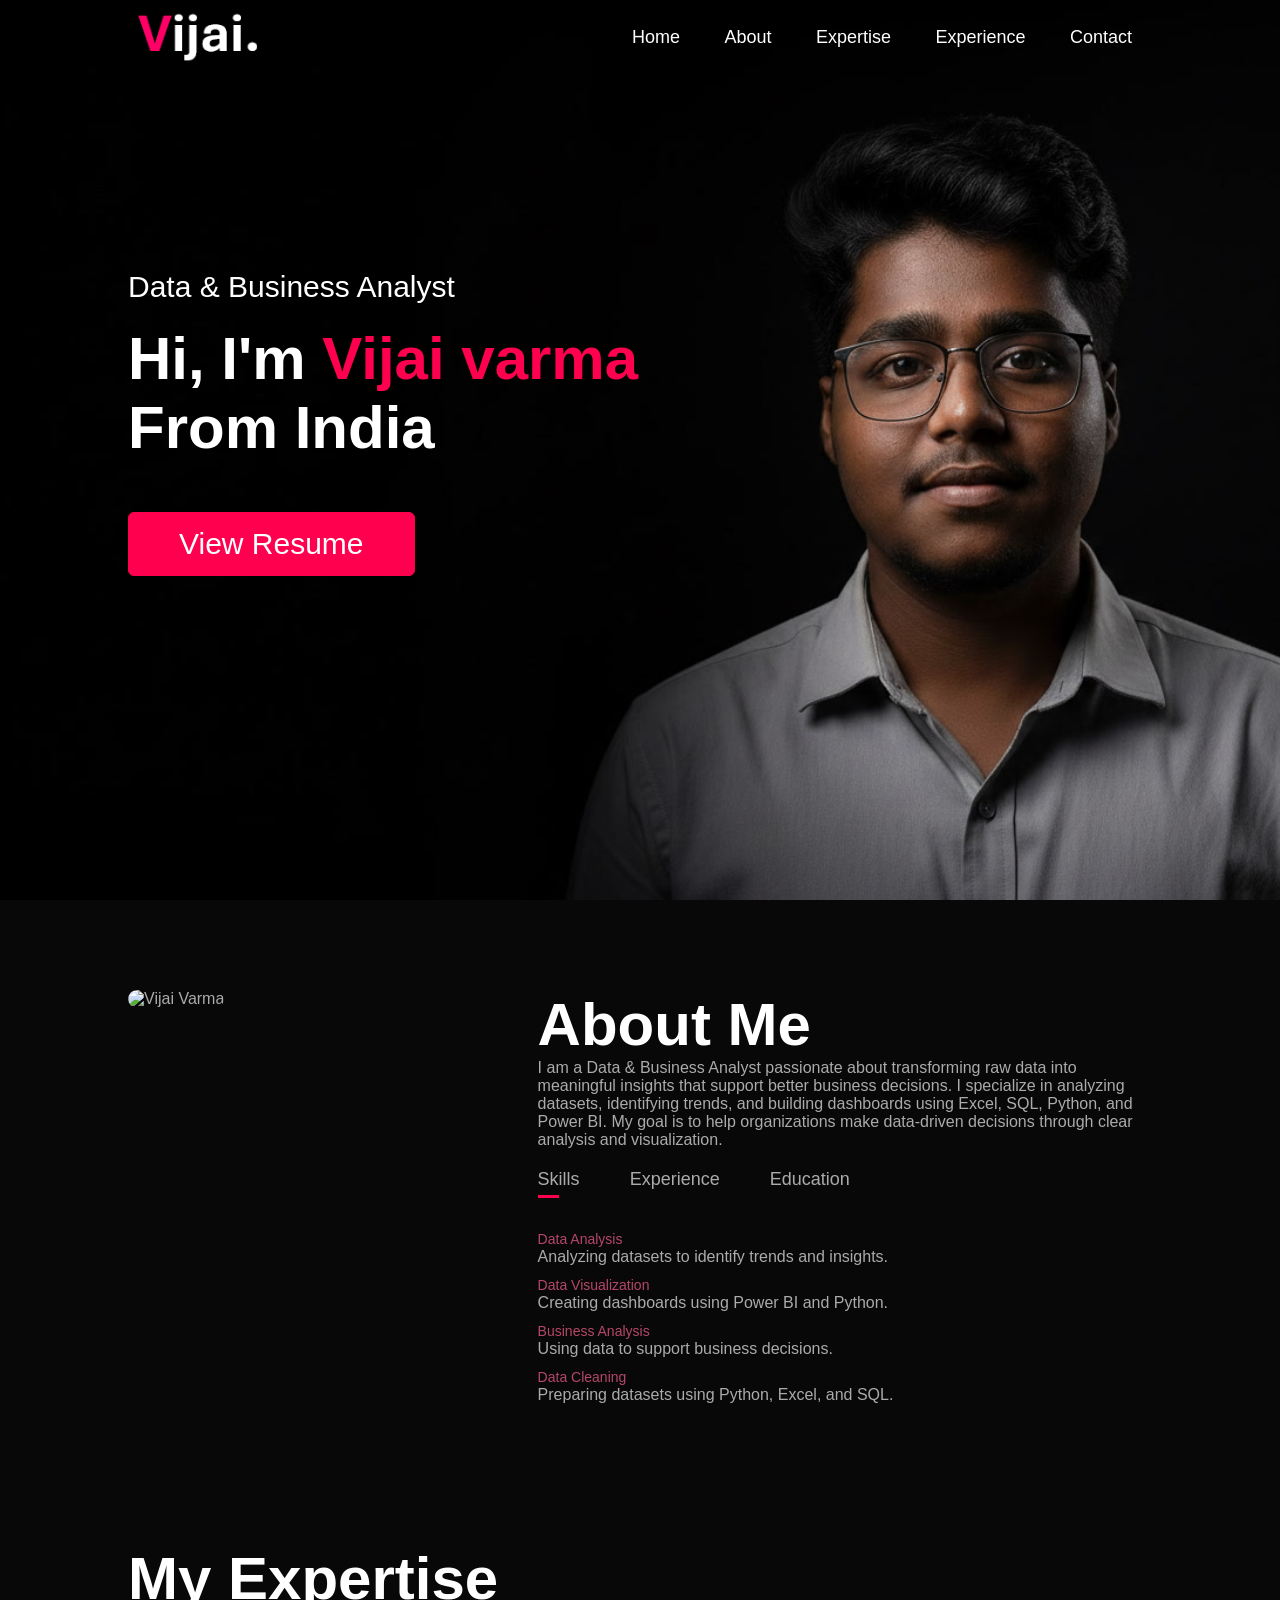
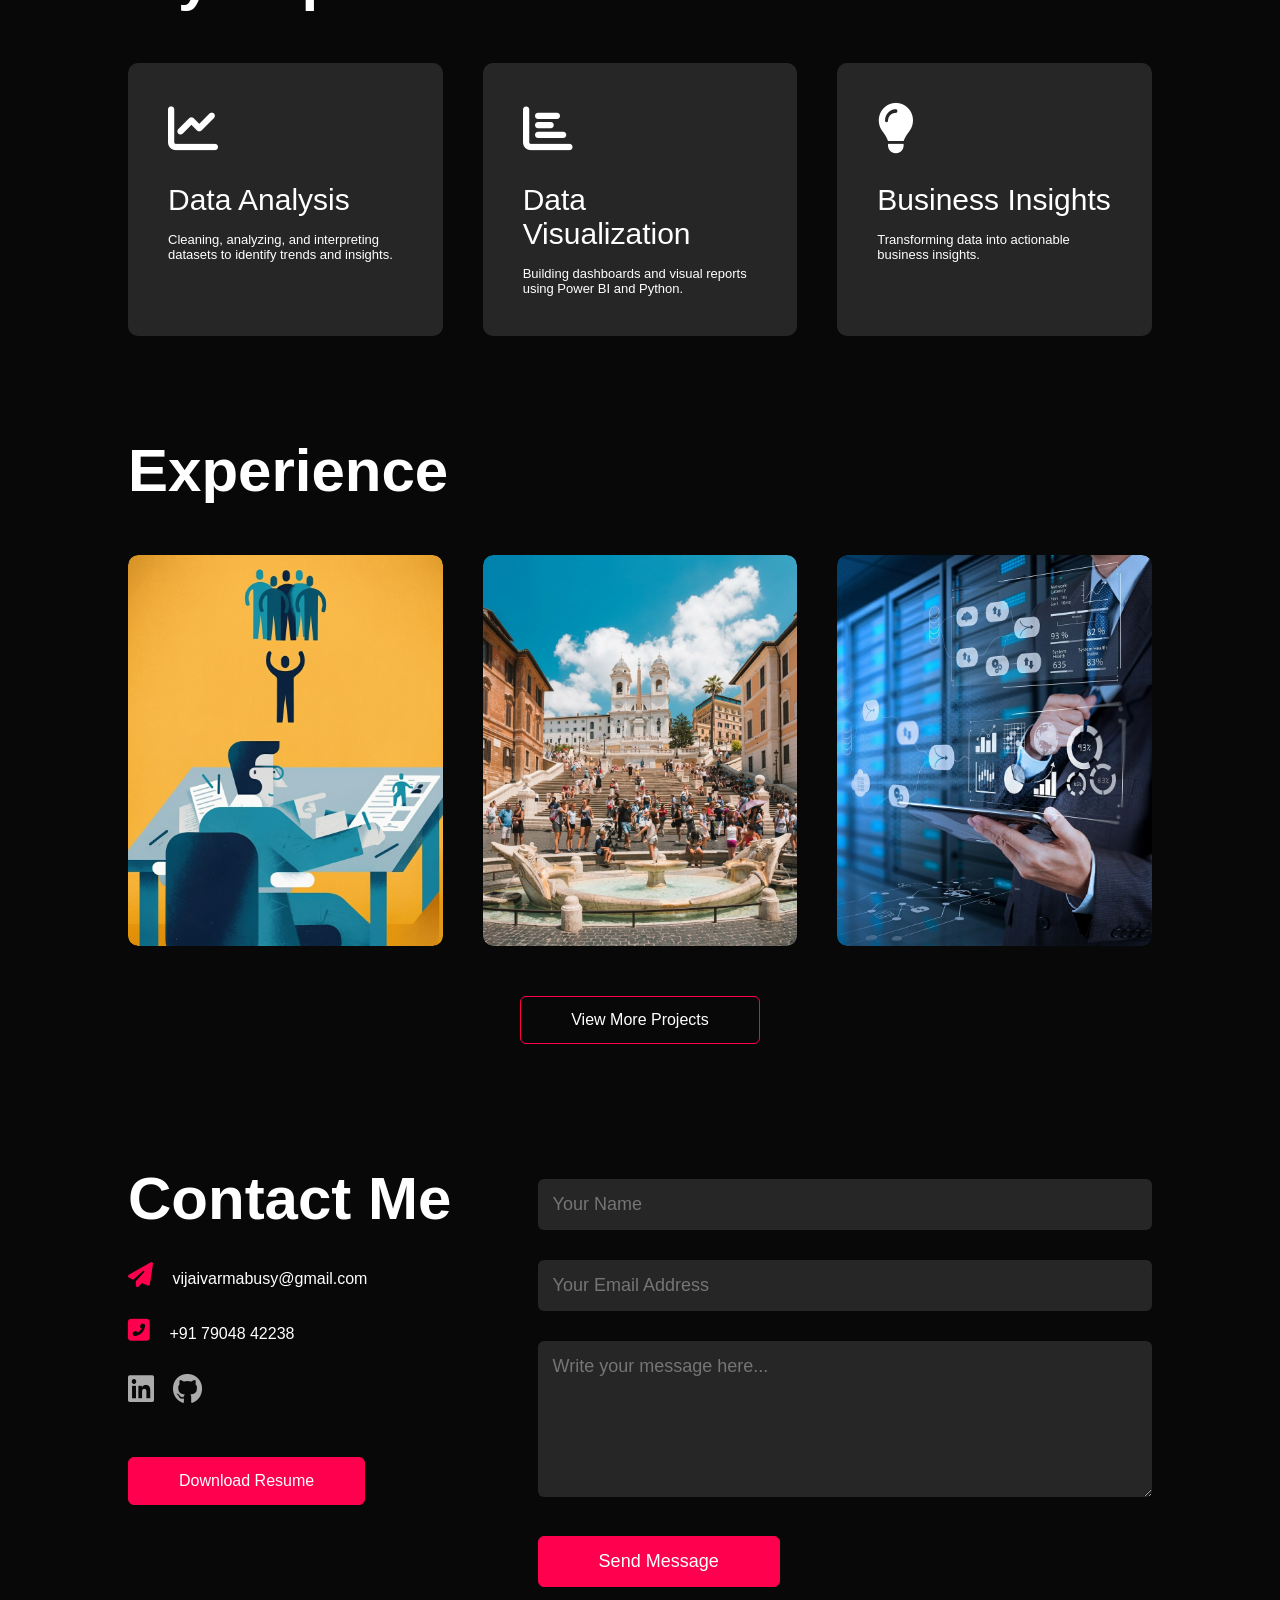
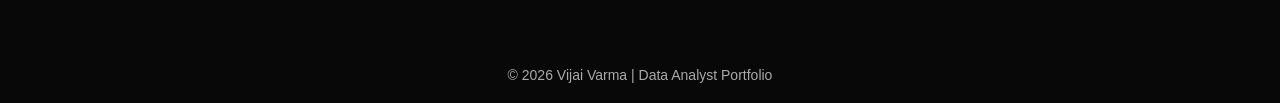
==== index.html @ 9f12788e "Initial portfolio website commit" ====
<!DOCTYPE html>
<html lang="en">

<head>

<meta charset="UTF-8">
<meta name="viewport" content="width=device-width, initial-scale=1.0">

<title>Vijai Varma | Data Analyst Portfolio</title>

<link rel="stylesheet" href="style.css">

<!-- FontAwesome (Stable CDN) -->
<link rel="stylesheet" href="https://cdnjs.cloudflare.com/ajax/libs/font-awesome/6.5.2/css/all.min.css">

</head>

<body>

<!-- HEADER -->

<div id="header">
<div class="container">

<nav>

<img src="images/logo.png" class="logo" alt="Logo">

<ul id="sidemenu">
<li><a href="#header">Home</a></li>
<li><a href="#about">About</a></li>
<li><a href="#services">Expertise</a></li>
<li><a href="#portfolio">Experience</a></li>
<li><a href="#contact">Contact</a></li>

<i class="fas fa-times" onclick="closemenu()"></i>

</ul>

<i class="fas fa-bars" onclick="openmenu()"></i>

</nav>

<div class="header-text">

<p>Data & Business Analyst</p>

<h1>Hi, I'm <span>Vijai varma</span><br>From India</h1>
<a href="Vijai_varma_Data_Analyst.pdf" download class="btn btn2">
View Resume
</a>

</div>

</div>
</div>

<!-- ABOUT -->

<div id="about">

<div class="container">

<div class="row">

<div class="about-col-1">
<img src="images/user.png" alt="Vijai Varma">
</div>

<div class="about-col-2">

<h1 class="sub-title">About Me</h1>

<p>
I am a Data & Business Analyst passionate about transforming raw data into meaningful insights that support better business decisions. 
I specialize in analyzing datasets, identifying trends, and building dashboards using Excel, SQL, Python, and Power BI.
My goal is to help organizations make data-driven decisions through clear analysis and visualization.
</p>

<div class="tab-titles">

<p class="tab-links active-link" onclick="opentab('skills')">Skills</p>

<p class="tab-links" onclick="opentab('experience')">Experience</p>

<p class="tab-links" onclick="opentab('education')">Education</p>

</div>

<div class="tab-contents active-tab" id="skills">

<ul>

<li><span>Data Analysis</span><br>Analyzing datasets to identify trends and insights.</li>

<li><span>Data Visualization</span><br>Creating dashboards using Power BI and Python.</li>

<li><span>Business Analysis</span><br>Using data to support business decisions.</li>

<li><span>Data Cleaning</span><br>Preparing datasets using Python, Excel, and SQL.</li>

</ul>

</div>

<div class="tab-contents" id="experience">

<ul>

<li><span>2025</span><br>Swiss Job Market Demand Analysis</li>

<li><span>2025</span><br>Swiss Tourism Trend Analysis</li>

<li><span>2025</span><br>Power BI Business Dashboard</li>

</ul>

</div>

<div class="tab-contents" id="education">

<ul>

<li><span>2024</span><br>B.E Computer Science</li>

</ul>

</div>

</div>

</div>

</div>

</div>

<!-- EXPERTISE -->

<div id="services">

<div class="container">

<h1 class="sub-title">My Expertise</h1>

<div class="services-list">

<div>

<i class="fas fa-chart-line"></i>

<h2>Data Analysis</h2>

<p>Cleaning, analyzing, and interpreting datasets to identify trends and insights.</p>

</div>

<div>

<i class="fas fa-chart-bar"></i>

<h2>Data Visualization</h2>

<p>Building dashboards and visual reports using Power BI and Python.</p>

</div>

<div>

<i class="fas fa-lightbulb"></i>

<h2>Business Insights</h2>

<p>Transforming data into actionable business insights.</p>

</div>

</div>

</div>

</div>

<!-- PROJECTS -->

<div id="portfolio">

<div class="container">

<h1 class="sub-title">Experience</h1>

<div class="work-list">

<div class="work">

<img src="images/work1.png" alt="Swiss Job Market Analysis">

<div class="layer">

<h3>Swiss Job Market Demand Analysis</h3>

<p>Analyzed job market data to identify in-demand roles and skills.</p>

<a href="https://github.com/Vijaivarma/Swiss-job-market-demand-analysis" target="_blank" rel="noopener" aria-label="GitHub project link">
<i class="fab fa-github"></i>
</a>

</div>

</div>

<div class="work">

<img src="images/work2.png" alt="Swiss Tourism Analysis">

<div class="layer">

<h3>Swiss Tourism Trend Analysis</h3>

<p>Analyzed tourism datasets to identify visitor trends and patterns.</p>

<a href="https://github.com/Vijaivarma/Swiss_Tourism_Trend_Analysis" target="_blank" rel="noopener">
<i class="fab fa-github"></i>
</a>

</div>

</div>

<div class="work">

<img src="images/work3.png" alt="Power BI Dashboard">

<div class="layer">

<h3>Interactive Business Dashboard</h3>

<p>Power BI dashboard visualizing business performance metrics.</p>

<a href="https://github.com/Vijaivarma/Adventure_works_dashboard" target="_blank" rel="noopener">
<i class="fab fa-github"></i>
</a>

</div>

</div>

</div>

<a href="https://github.com/Vijaivarma" class="btn" target="_blank">View More Projects</a>

</div>

</div>

<!-- CONTACT -->

<div id="contact">

<div class="container">

<div class="row">

<div class="contact-left">

<h1 class="sub-title">Contact Me</h1>

<p><i class="fas fa-paper-plane"></i> vijaivarmabusy@gmail.com</p>

<p><i class="fas fa-phone-square-alt"></i> +91 79048 42238</p>

<div class="social-icons">

<a href="https://www.linkedin.com/in/vijaivarmadataanalyst" target="_blank">
<i class="fab fa-linkedin"></i>
</a>

<a href="https://github.com/Vijaivarma" target="_blank">
<i class="fab fa-github"></i>
</a>

</div>

<a href="Vijai_varma_Data_Analyst.pdf" download class="btn btn2">
Download Resume
</a>

</div>

<div class="contact-right">

<form action="https://formspree.io/f/xaqppkbo" method="POST">

<input type="text" name="name" placeholder="Your Name" required>

<input type="email" name="email" placeholder="Your Email Address" required>

<textarea name="message" rows="6" placeholder="Write your message here..." required></textarea>

<button type="submit" class="btn btn2">Send Message</button>

</form>

</div>

</div>

</div>

</div>

<footer style="text-align:center;padding:20px;background:#080808;color:#aaa;font-size:14px;">
© 2026 Vijai Varma | Data Analyst Portfolio
</footer>

<script src="script.js"></script>

</body>
</html>
---- style.css ----
*{
margin:0;
padding:0;
font-family:'Poppins',sans-serif;
box-sizing:border-box;
}

html{
scroll-behavior:smooth;
}

body{
background:#080808;
color:#fff;
}

#header{
width:100%;
height:100vh;
background-image:url(images/background.png);
background-size:cover;
background-position:center;
}

.container{
padding:10px 10%;
}

nav{
display:flex;
align-items:center;
justify-content:space-between;
flex-wrap:wrap;
}

.logo{
width:140px;
}

nav ul li{
display:inline-block;
list-style:none;
margin:10px 20px;
}

nav ul li a{
color:#fff;
text-decoration:none;
font-size:18px;
position:relative;
}

nav ul li a::after{
content:'';
width:0;
height:3px;
background:#ff004f;
position:absolute;
left:0;
bottom:-6px;
transition:0.5s;
}

nav ul li a:hover::after{
width:100%;
}

.header-text{
margin-top:20%;
font-size:30px;
}

.header-text h1{
font-size:60px;
margin-top:20px;
}

.header-text h1 span{
color:#ff004f;
}

/* ABOUT */

#about{
padding:80px 0;
color:#ababab;
}

.row{
display:flex;
justify-content:space-between;
flex-wrap:wrap;
}

.about-col-1{
flex-basis:35%;
}

.about-col-1 img{
width:100%;
border-radius:15px;
}

.about-col-2{
flex-basis:60%;
}

.sub-title{
font-size:60px;
font-weight:600;
color:#fff;
}

.tab-titles{
display:flex;
margin:20px 0 40px;
}

.tab-links{
margin-right:50px;
font-size:18px;
font-weight:500;
cursor:pointer;
position:relative;
}

.tab-links::after{
content:'';
width:0;
height:3px;
background:#ff004f;
position:absolute;
left:0;
bottom:-8px;
transition:0.5s;
}

.tab-links.active-link::after{
width:50%;
}

.tab-contents ul li{
list-style:none;
margin:10px 0;
}

.tab-contents ul li span{
color:#b54769;
font-size:14px;
}

.tab-contents{
display:none;
}

.tab-contents.active-tab{
display:block;
}

/* SERVICES */

#services{
padding:30px 0;
}

.services-list{
display:grid;
grid-template-columns:repeat(auto-fit,minmax(250px,1fr));
grid-gap:40px;
margin-top:50px;
}

.services-list div{
background:#262626;
padding:40px;
font-size:13px;
font-weight:300;
border-radius:10px;
transition:background 0.5s,transform 0.5s;
}

.services-list div i{
font-size:50px;
margin-bottom:30px;
}

.services-list div h2{
font-size:30px;
font-weight:500;
margin-bottom:15px;
}

.services-list div a{
text-decoration:none;
color:#fff;
font-size:12px;
margin-top:20px;
display:inline-block;
}

.services-list div:hover{
background:#ff004f;
transform:translateY(-10px);
}

/* PORTFOLIO */

#portfolio{
padding:50px 0;
}

.work-list{
display:grid;
grid-template-columns:repeat(auto-fit,minmax(250px,1fr));
grid-gap:40px;
margin-top:50px;
}

.work{
border-radius:10px;
position:relative;
overflow:hidden;
}

.work img{
width:100%;
border-radius:10px;
display:block;
transition:transform 0.5s;
}

.layer{
width:100%;
height:0;
background:linear-gradient(rgba(0,0,0,0.6),#ff004f);
border-radius:10px;
position:absolute;
left:0;
bottom:0;
overflow:hidden;
display:flex;
align-items:center;
justify-content:center;
flex-direction:column;
padding:0 40px;
text-align:center;
font-size:14px;
transition:height 0.5s;
}

.layer h3{
font-weight:500;
margin-bottom:20px;
}

.layer a{
margin-top:20px;
color:#ff004f;
text-decoration:none;
font-size:18px;
line-height:60px;
background:#fff;
width:60px;
height:60px;
border-radius:50%;
text-align:center;
}

.work:hover img{
transform:scale(1.1);
}

.work:hover .layer{
height:100%;
}

.btn{
display:block;
margin:50px auto;
width:fit-content;
border:1px solid #ff004f;
padding:14px 50px;
border-radius:6px;
text-decoration:none;
color:#fff;
transition:background 0.5s;
}

.btn:hover{
background:#ff004f;
}

/* CONTACT */

.contact-left{
flex-basis:35%;
}

.contact-right{
flex-basis:60%;
}

.contact-left p{
margin-top:30px;
}

.contact-left p i{
color:#ff004f;
margin-right:15px;
font-size:25px;
}

.social-icons{
margin-top:30px;
}

.social-icons a{
text-decoration:none;
font-size:30px;
margin-right:15px;
color:#ababab;
display:inline-block;
transition:transform 0.5s;
}

.social-icons a:hover{
color:#ff004f;
transform:translateY(-5px);
}

.btn.btn2{
display:inline-block;
background:#ff004f;
}

.contact-right form{
width:100%;
}

form input, form textarea{
width:100%;
border:0;
outline:none;
background:#262626;
padding:15px;
margin:15px 0;
color:#fff;
font-size:18px;
border-radius:6px;
}

form .btn2{
padding:14px 60px;
font-size:18px;
margin-top:20px;
cursor:pointer;
}

/* RESPONSIVE */

nav .fas{
display:none;
}

@media only screen and (max-width:600px){

#header{
background-image:url(images/phone-background.png);
}

.header-text{
margin-top:100%;
font-size:16px;
}

.header-text h1{
font-size:30px;
}

nav .fas{
display:block;
font-size:25px;
}

nav ul{
background:#ff004f;
position:fixed;
top:0;
right:-200px;
width:200px;
height:100vh;
padding-top:50px;
z-index:2;
transition:right 0.5s;
}

nav ul li{
display:block;
margin:25px;
}

nav ul .fas{
position:absolute;
top:25px;
left:25px;
cursor:pointer;
}

.sub-title{
font-size:40px;
}

.about-col-1,.about-col-2{
flex-basis:100%;
}

.about-col-1{
margin-bottom:30px;
}

.about-col-2{
font-size:14px;
}

.tab-links{
font-size:16px;
margin-right:20px;
}

.contact-left,.contact-right{
flex-basis:100%;
}

}

.layer a{
display:flex;
align-items:center;
justify-content:center;
}
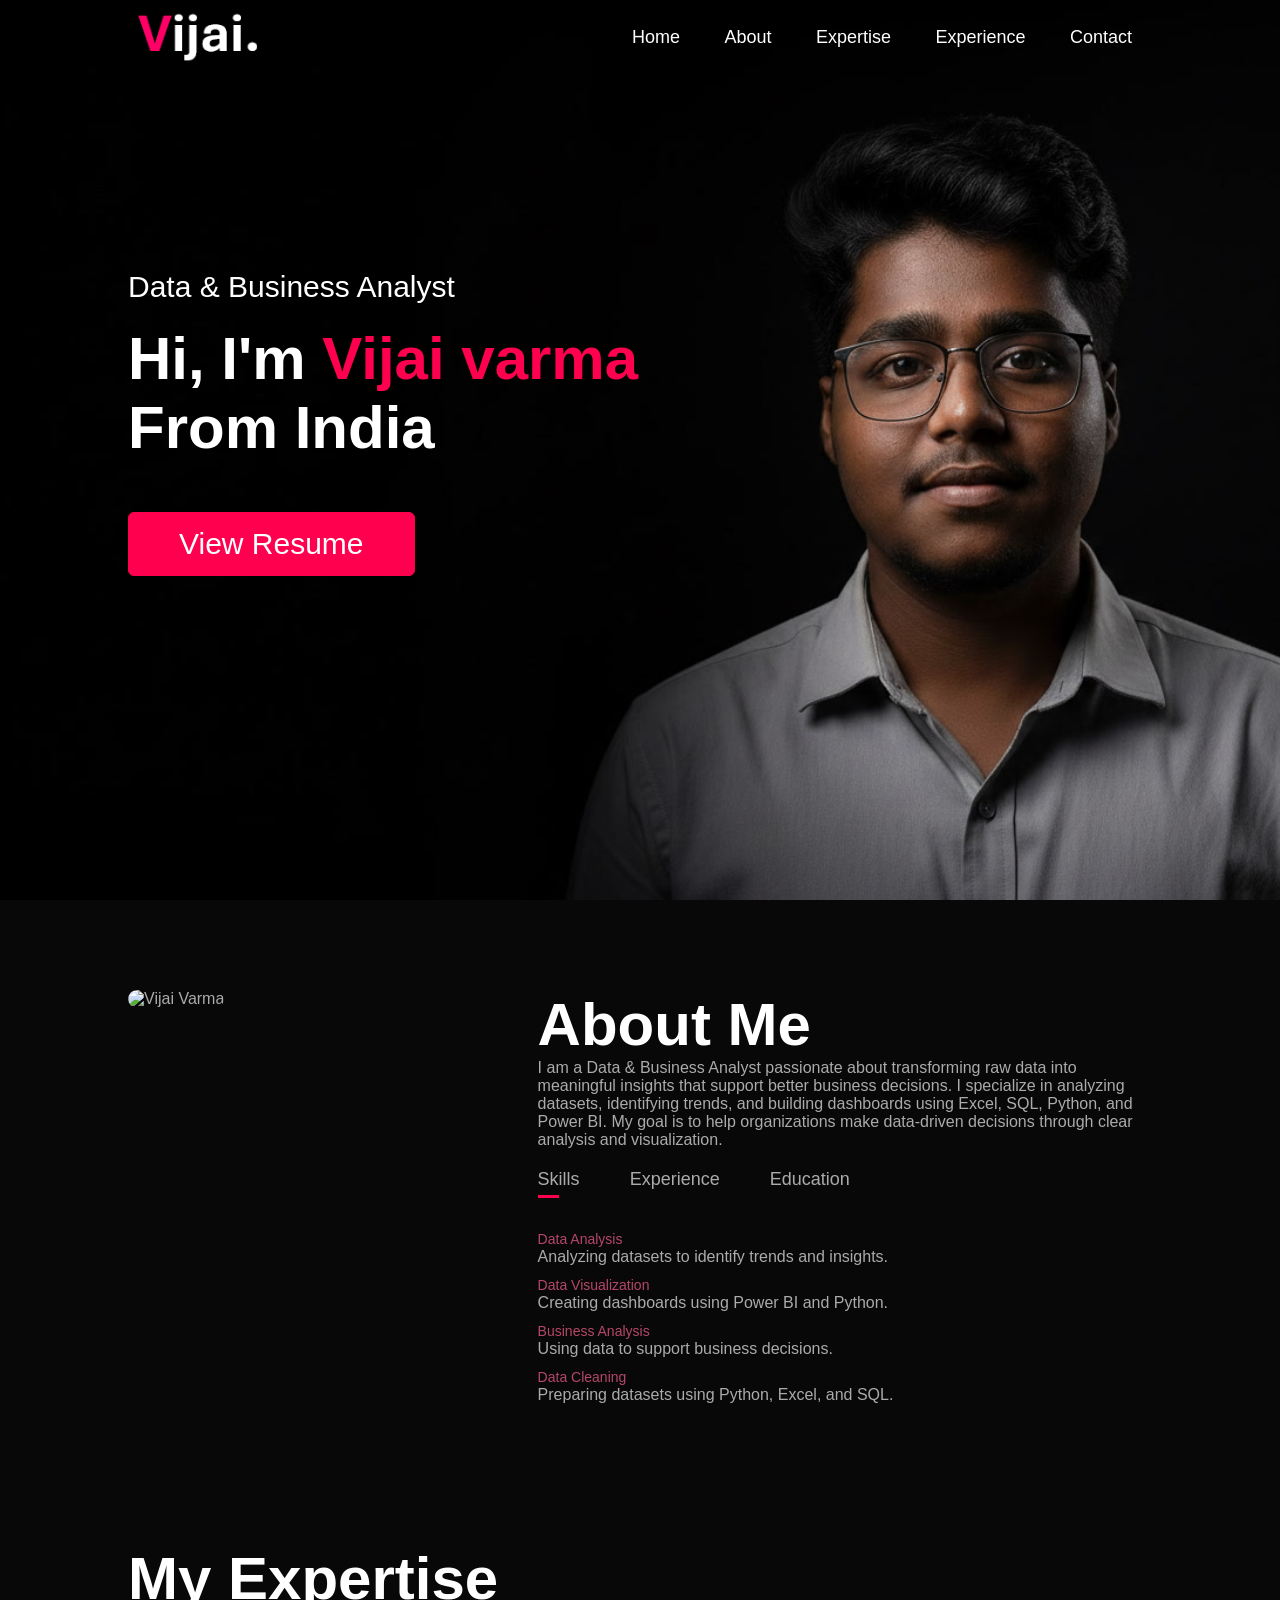
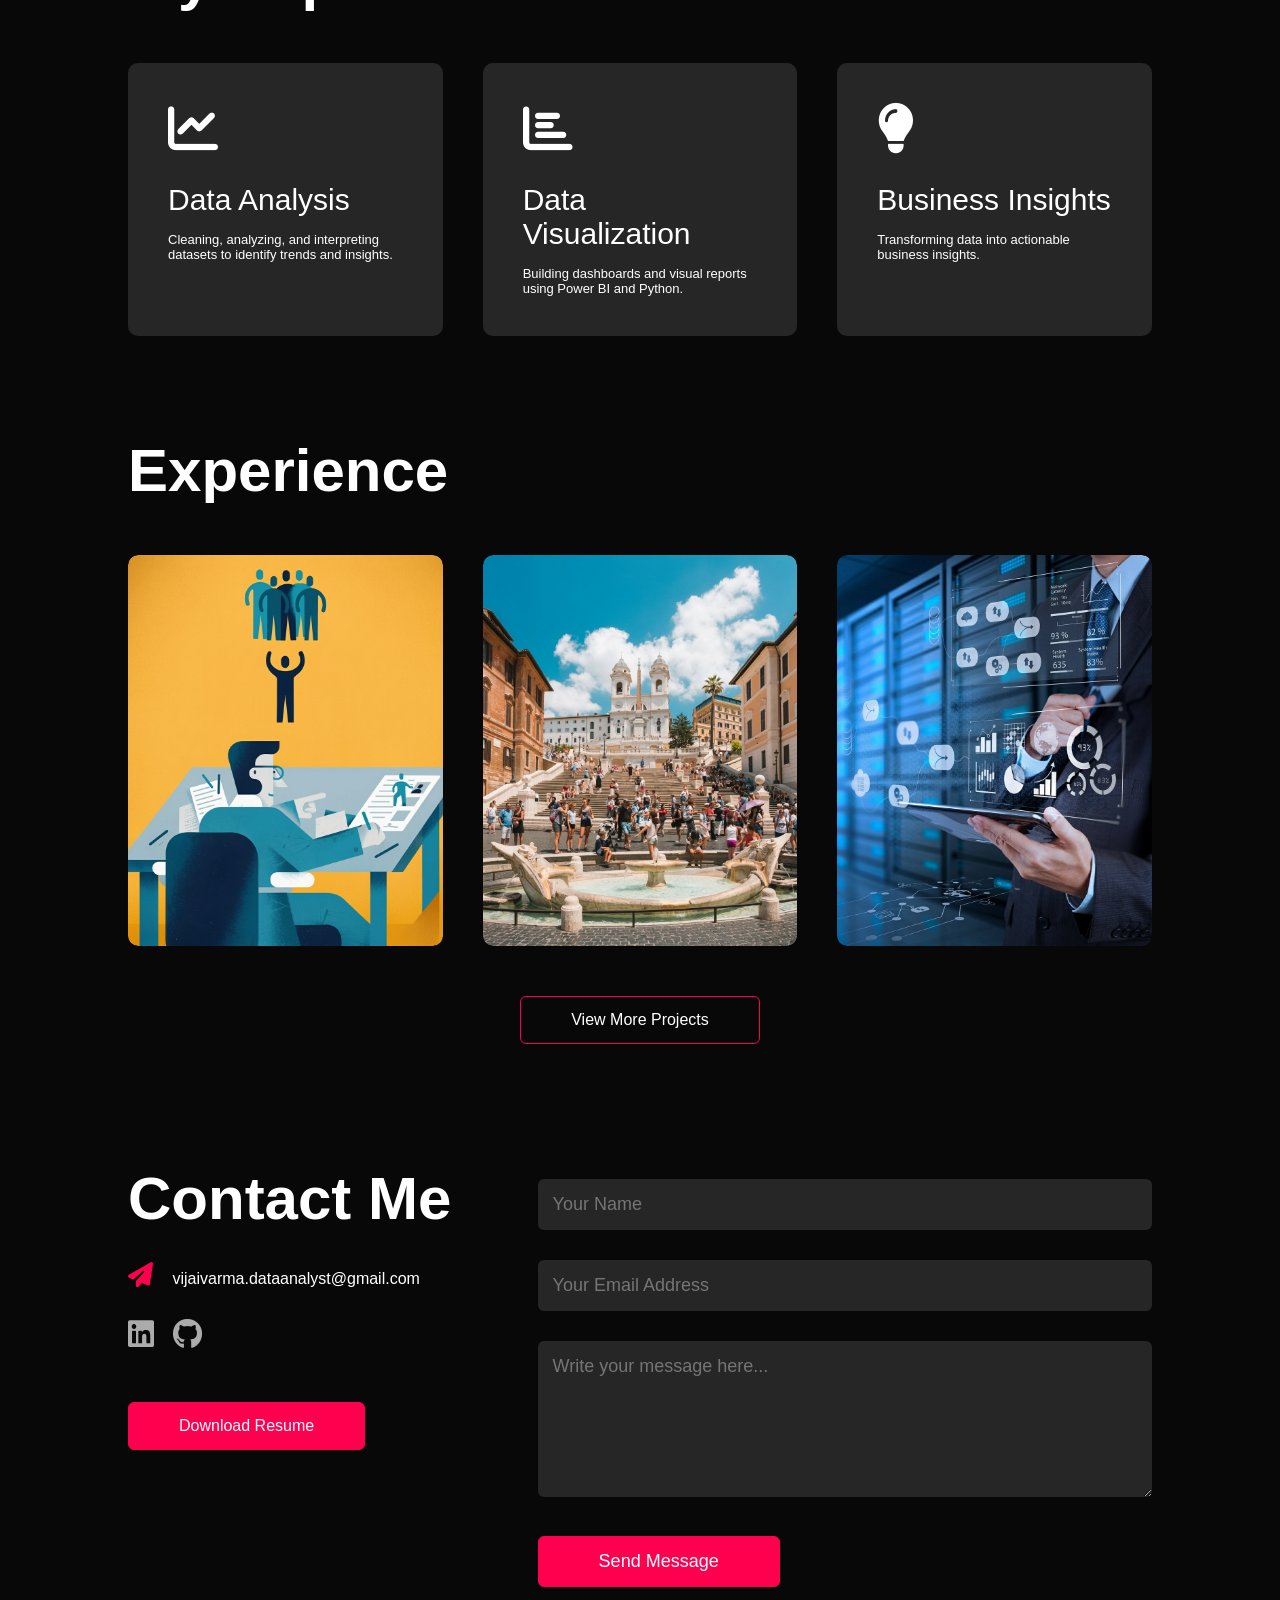
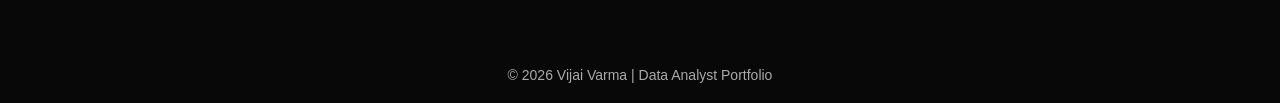
==== commit d0e4762d: "update" ====
--- a/index.html
+++ b/index.html
@@ -46,6 +46,7 @@
 <p>Data & Business Analyst</p>
 
 <h1>Hi, I'm <span>Vijai varma</span><br>From India</h1>
+
 <a href="Vijai_varma_Data_Analyst.pdf" download class="btn btn2">
 View Resume
 </a>
@@ -265,9 +266,9 @@
 
 <h1 class="sub-title">Contact Me</h1>
 
-<p><i class="fas fa-paper-plane"></i> vijaivarmabusy@gmail.com</p>
-
-<p><i class="fas fa-phone-square-alt"></i> +91 79048 42238</p>
+<p><i class="fas fa-paper-plane"></i> vijaivarma.dataanalyst@gmail.com</p>
+
+
 
 <div class="social-icons">
 
@@ -289,7 +290,7 @@
 
 <div class="contact-right">
 
-<form action="https://formspree.io/f/xaqppkbo" method="POST">
+<form action="https://formspree.io/f/mnjolrjv" method="POST">
 
 <input type="text" name="name" placeholder="Your Name" required>
 
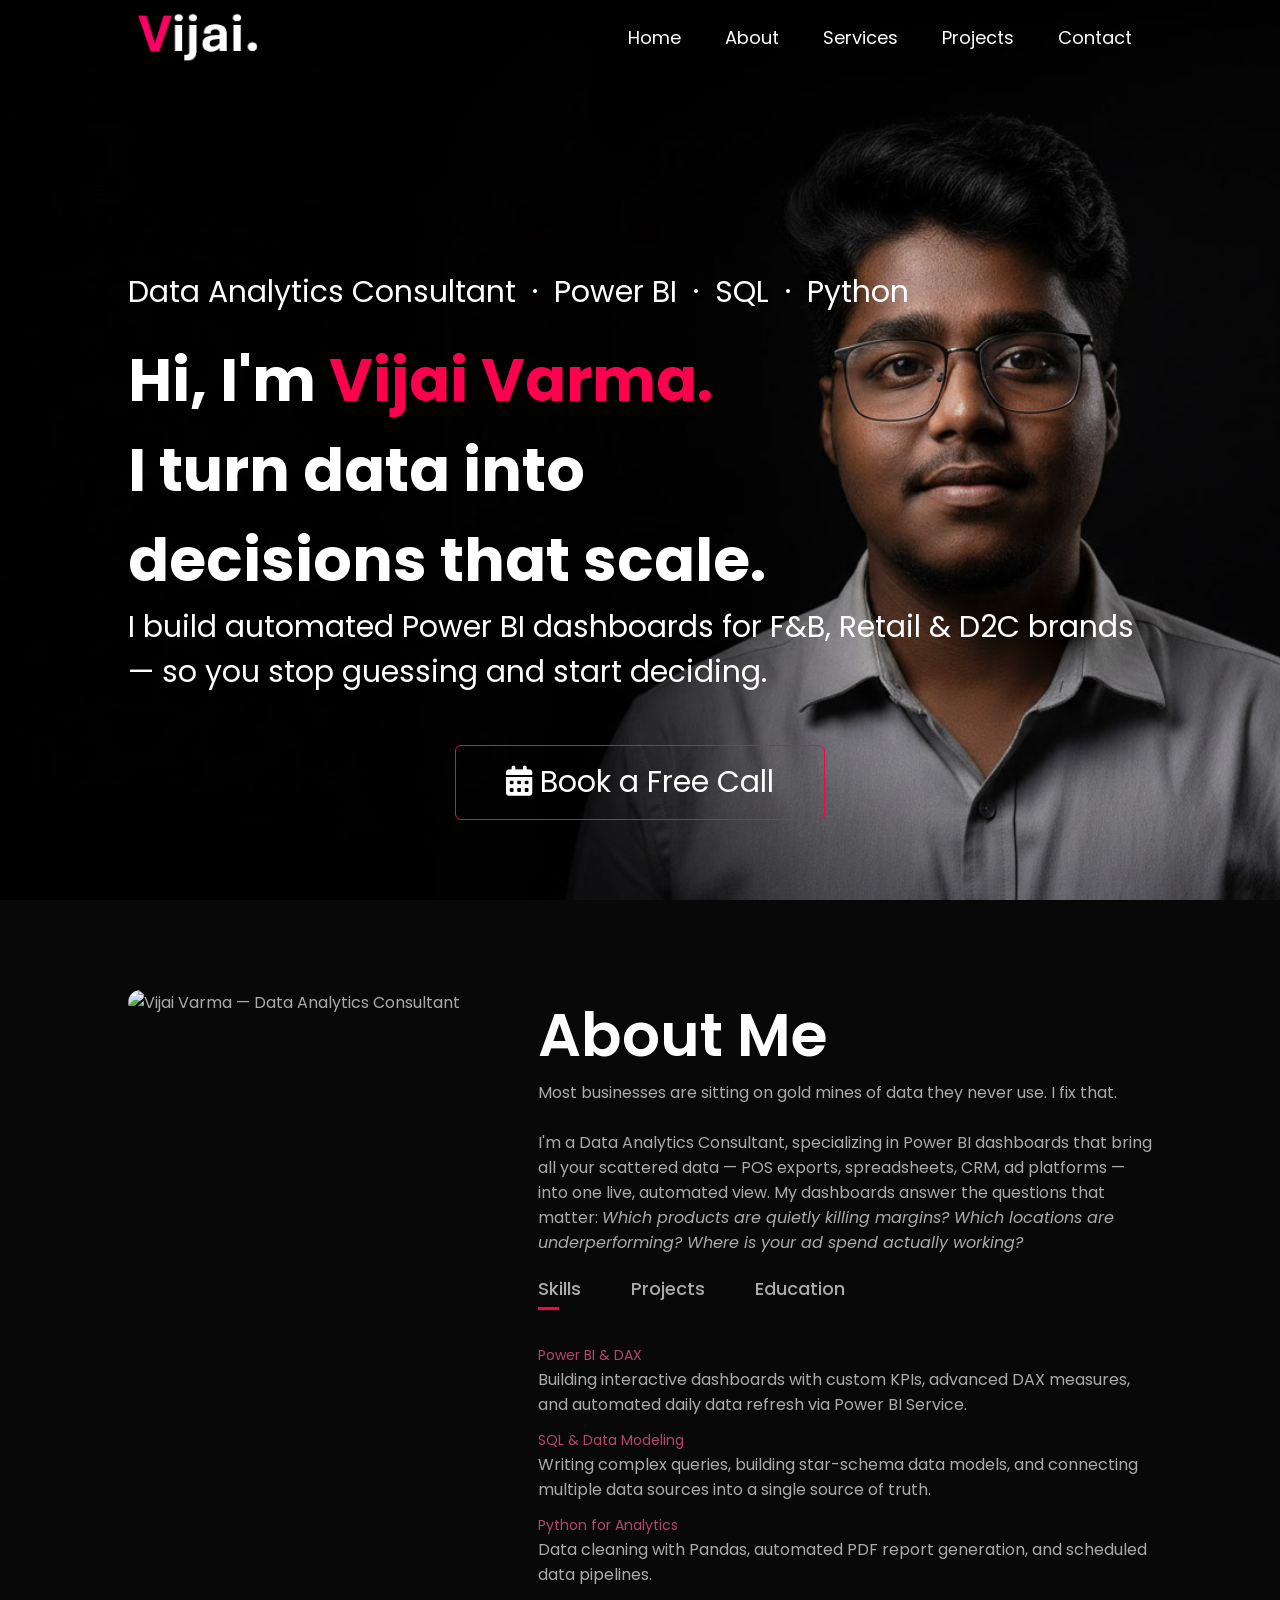
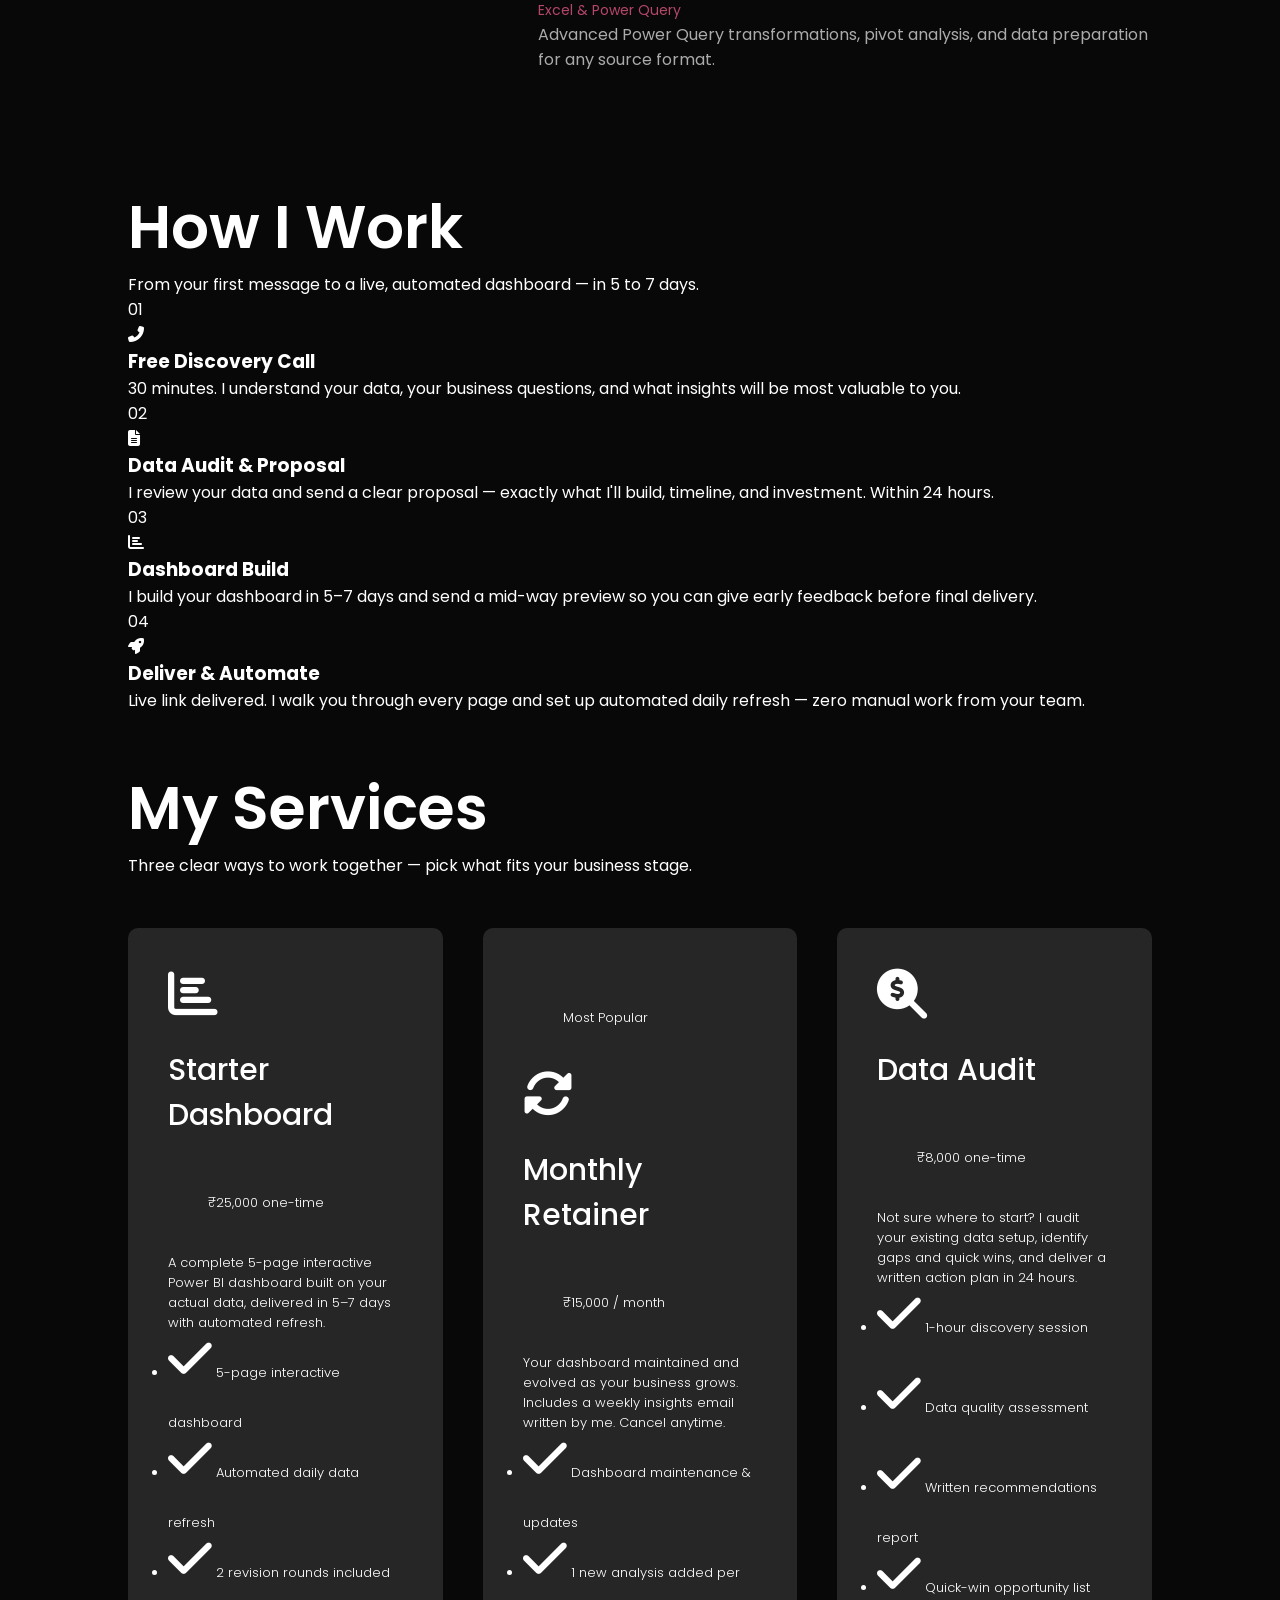
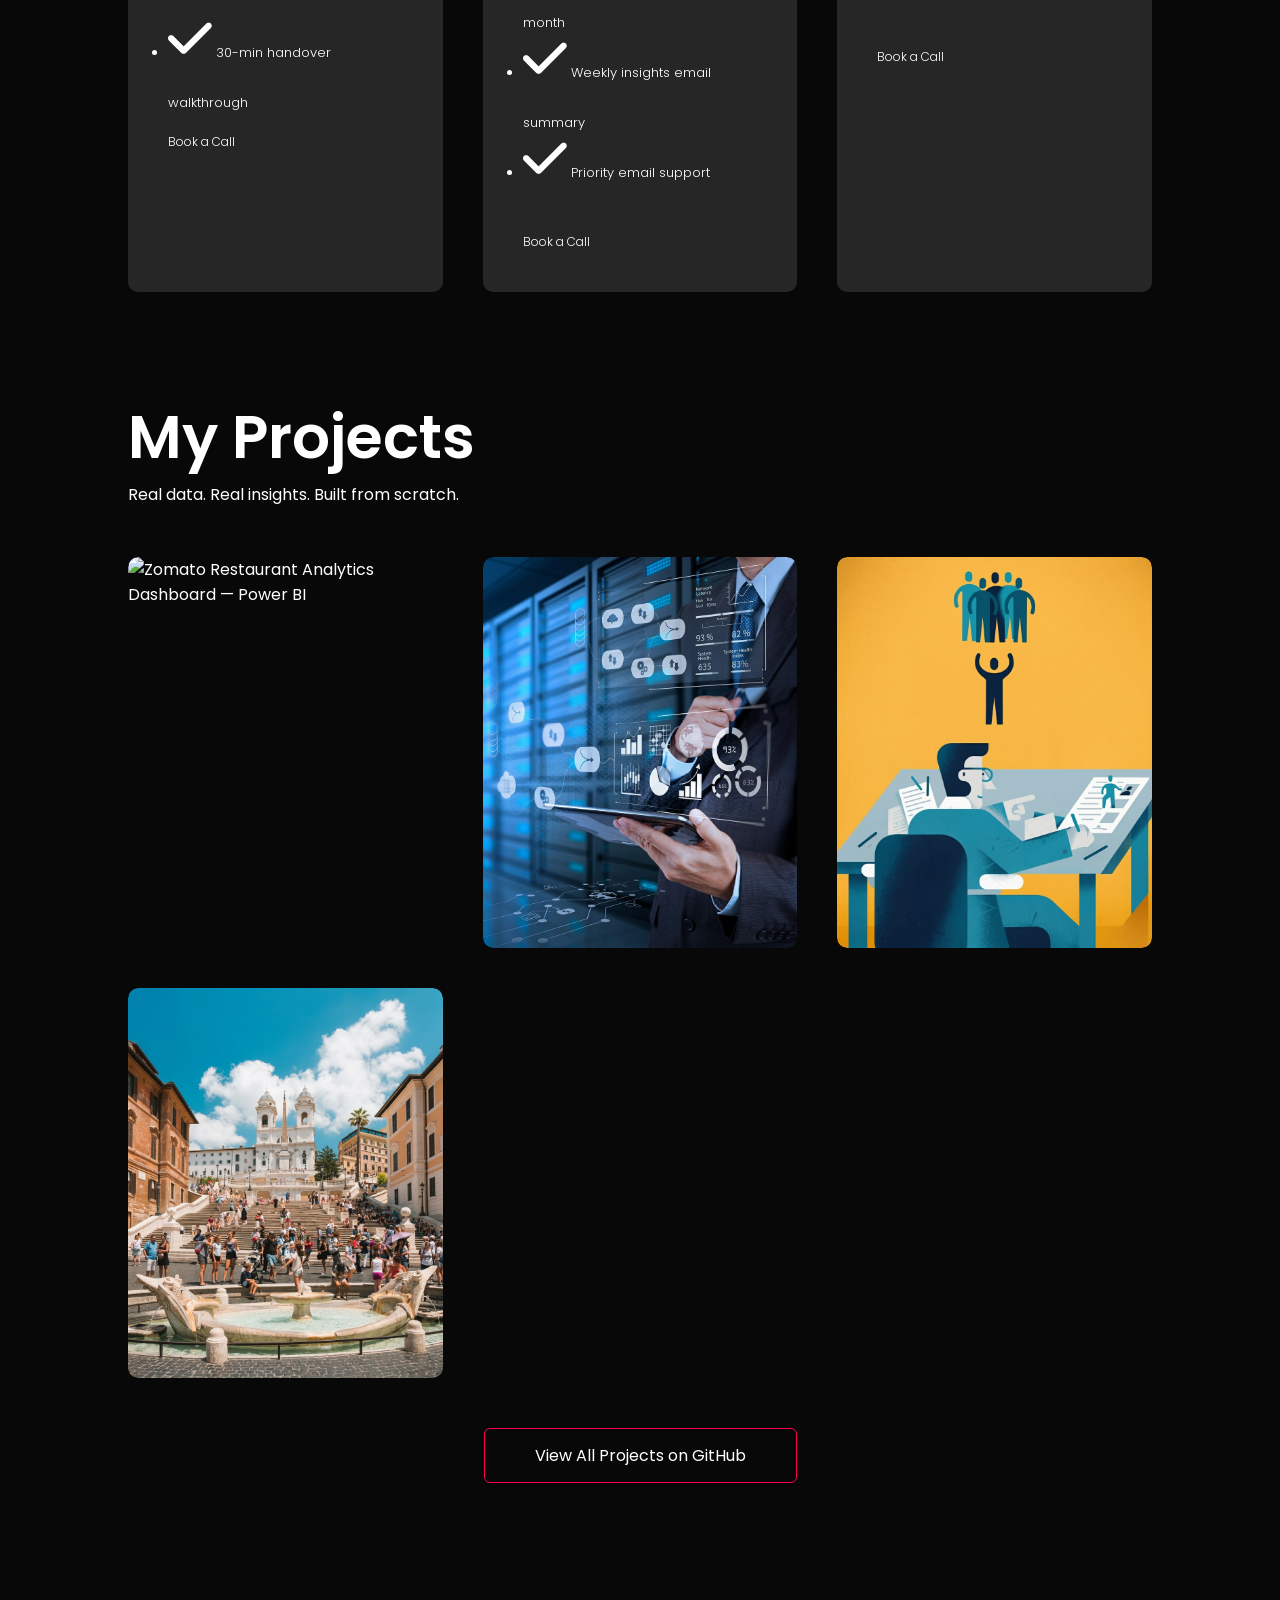
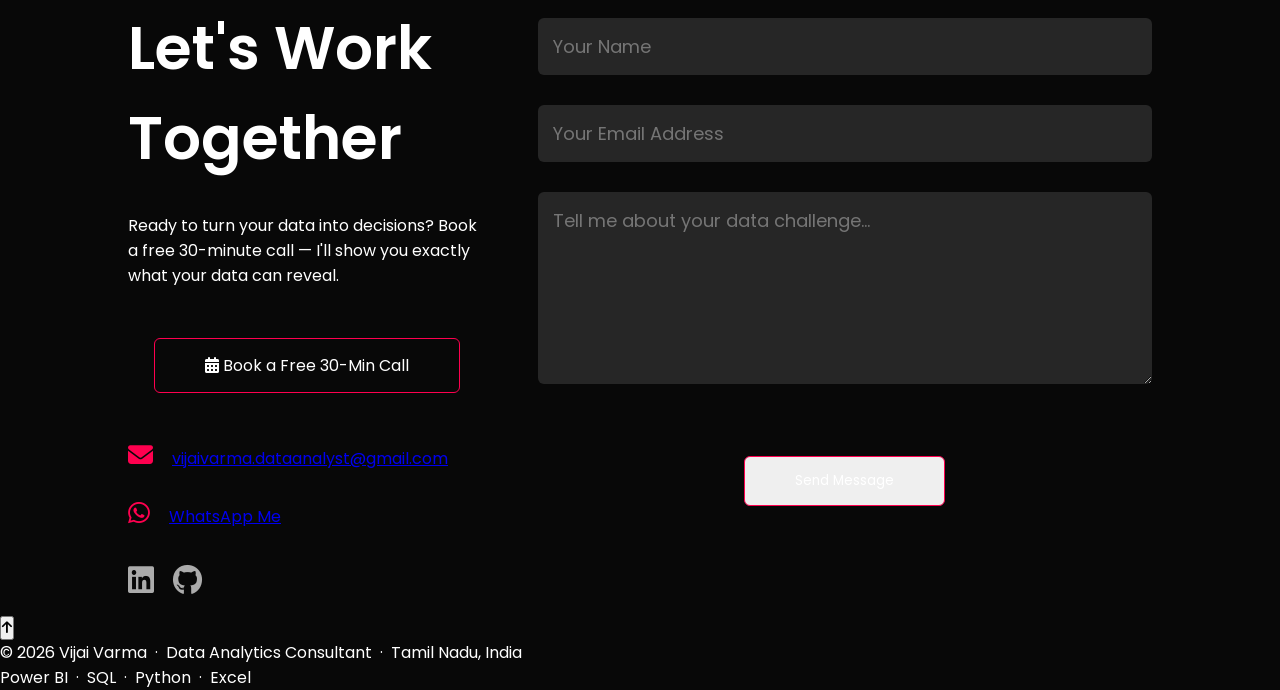
==== commit 8e897470: "Enhance SEO with meta tags and update title Added SEO meta tags and updated the title in index.html." ====
--- a/index.html
+++ b/index.html
@@ -3,318 +3,399 @@
 
 <head>
 
-<meta charset="UTF-8">
-<meta name="viewport" content="width=device-width, initial-scale=1.0">
-
-<title>Vijai Varma | Data Analyst Portfolio</title>
-
-<link rel="stylesheet" href="style.css">
-
-<!-- FontAwesome (Stable CDN) -->
-<link rel="stylesheet" href="https://cdnjs.cloudflare.com/ajax/libs/font-awesome/6.5.2/css/all.min.css">
+  <meta charset="UTF-8">
+  <meta name="viewport" content="width=device-width, initial-scale=1.0">
+
+  <!-- SEO Meta Tags -->
+  <meta name="description" content="Vijai Varma — Data Analytics Consultant. I build Power BI dashboards for F&B, Retail & D2C brands that turn scattered data into clear, automated business insights.">
+  <meta name="keywords" content="Power BI consultant, data analytics, dashboard developer, SQL Python analyst, business intelligence India">
+  <meta property="og:title" content="Vijai Varma | Data Analytics Consultant">
+  <meta property="og:description" content="I build Power BI dashboards that turn your business data into decisions. F&B · Retail · D2C.">
+  <meta property="og:url" content="https://vijaivarma.github.io/Portfolio">
+  <meta property="og:type" content="website">
+
+  <title>Vijai Varma | Data Analytics Consultant</title>
+
+  <!-- Google Fonts — MUST be before style.css -->
+  <link rel="preconnect" href="https://fonts.googleapis.com">
+  <link rel="preconnect" href="https://fonts.gstatic.com" crossorigin>
+  <link href="https://fonts.googleapis.com/css2?family=Poppins:wght@300;400;500;600;700&display=swap" rel="stylesheet">
+
+  <link rel="stylesheet" href="style.css">
+
+  <!-- FontAwesome -->
+  <link rel="stylesheet" href="https://cdnjs.cloudflare.com/ajax/libs/font-awesome/6.5.2/css/all.min.css">
 
 </head>
 
 <body>
 
-<!-- HEADER -->
+<!-- ============================================================
+     HEADER / HERO
+============================================================ -->
 
 <div id="header">
-<div class="container">
-
-<nav>
-
-<img src="images/logo.png" class="logo" alt="Logo">
-
-<ul id="sidemenu">
-<li><a href="#header">Home</a></li>
-<li><a href="#about">About</a></li>
-<li><a href="#services">Expertise</a></li>
-<li><a href="#portfolio">Experience</a></li>
-<li><a href="#contact">Contact</a></li>
-
-<i class="fas fa-times" onclick="closemenu()"></i>
-
-</ul>
-
-<i class="fas fa-bars" onclick="openmenu()"></i>
-
-</nav>
-
-<div class="header-text">
-
-<p>Data & Business Analyst</p>
-
-<h1>Hi, I'm <span>Vijai varma</span><br>From India</h1>
-
-<a href="Vijai_varma_Data_Analyst.pdf" download class="btn btn2">
-View Resume
-</a>
-
-</div>
-
-</div>
-</div>
-
-<!-- ABOUT -->
+  <div class="container">
+
+    <nav>
+      <img src="images/logo.png" class="logo" alt="Vijai Varma">
+
+      <ul id="sidemenu">
+        <li><a href="#header" onclick="closemenu()">Home</a></li>
+        <li><a href="#about" onclick="closemenu()">About</a></li>
+        <li><a href="#services" onclick="closemenu()">Services</a></li>
+        <li><a href="#portfolio" onclick="closemenu()">Projects</a></li>
+        <li><a href="#contact" onclick="closemenu()">Contact</a></li>
+        <i class="fas fa-times" onclick="closemenu()"></i>
+      </ul>
+
+      <i class="fas fa-bars" onclick="openmenu()"></i>
+    </nav>
+
+    <div class="header-text">
+
+      <p class="hero-tagline">Data Analytics Consultant &nbsp;·&nbsp; Power BI &nbsp;·&nbsp; SQL &nbsp;·&nbsp; Python</p>
+
+      <h1>Hi, I'm <span>Vijai Varma.</span><br>I turn data into<br>decisions that scale.</h1>
+
+      <p class="hero-sub">I build automated Power BI dashboards for F&B, Retail & D2C brands — so you stop guessing and start deciding.</p>
+
+      <div class="hero-btns">
+        <!-- IMPORTANT: Replace YOUR_CALENDLY_USERNAME with your actual Calendly URL -->
+        <a href="https://calendly.com/vijaivarma-dataanalyst/30min" target="_blank" class="btn btn-primary">
+          <i class="fas fa-calendar-alt"></i> Book a Free Call
+        </a>
+      </div>
+
+    </div>
+
+  </div>
+</div>
+
+<!-- ============================================================
+     ABOUT
+============================================================ -->
 
 <div id="about">
-
-<div class="container">
-
-<div class="row">
-
-<div class="about-col-1">
-<img src="images/user.png" alt="Vijai Varma">
-</div>
-
-<div class="about-col-2">
-
-<h1 class="sub-title">About Me</h1>
-
-<p>
-I am a Data & Business Analyst passionate about transforming raw data into meaningful insights that support better business decisions. 
-I specialize in analyzing datasets, identifying trends, and building dashboards using Excel, SQL, Python, and Power BI.
-My goal is to help organizations make data-driven decisions through clear analysis and visualization.
-</p>
-
-<div class="tab-titles">
-
-<p class="tab-links active-link" onclick="opentab('skills')">Skills</p>
-
-<p class="tab-links" onclick="opentab('experience')">Experience</p>
-
-<p class="tab-links" onclick="opentab('education')">Education</p>
-
-</div>
-
-<div class="tab-contents active-tab" id="skills">
-
-<ul>
-
-<li><span>Data Analysis</span><br>Analyzing datasets to identify trends and insights.</li>
-
-<li><span>Data Visualization</span><br>Creating dashboards using Power BI and Python.</li>
-
-<li><span>Business Analysis</span><br>Using data to support business decisions.</li>
-
-<li><span>Data Cleaning</span><br>Preparing datasets using Python, Excel, and SQL.</li>
-
-</ul>
-
-</div>
-
-<div class="tab-contents" id="experience">
-
-<ul>
-
-<li><span>2025</span><br>Swiss Job Market Demand Analysis</li>
-
-<li><span>2025</span><br>Swiss Tourism Trend Analysis</li>
-
-<li><span>2025</span><br>Power BI Business Dashboard</li>
-
-</ul>
-
-</div>
-
-<div class="tab-contents" id="education">
-
-<ul>
-
-<li><span>2024</span><br>B.E Computer Science</li>
-
-</ul>
-
-</div>
-
-</div>
-
-</div>
-
-</div>
-
-</div>
-
-<!-- EXPERTISE -->
+  <div class="container">
+    <div class="row">
+
+      <div class="about-col-1">
+        <img src="images/user.png" alt="Vijai Varma — Data Analytics Consultant">
+      </div>
+
+      <div class="about-col-2">
+
+        <h1 class="sub-title">About Me</h1>
+
+        <p>
+          Most businesses are sitting on gold mines of data they never use. I fix that.<br><br>
+          I'm a Data Analytics Consultant, specializing in Power BI dashboards
+          that bring all your scattered data — POS exports, spreadsheets, CRM, ad platforms — into one
+          live, automated view. My dashboards answer the questions that matter:
+          <em>Which products are quietly killing margins? Which locations are underperforming?
+          Where is your ad spend actually working?</em>
+        </p>
+
+        <!-- FIX: pass event as first argument to opentab() -->
+        <div class="tab-titles">
+          <p class="tab-links active-link" onclick="opentab(event, 'skills')">Skills</p>
+          <p class="tab-links" onclick="opentab(event, 'experience')">Projects</p>
+          <p class="tab-links" onclick="opentab(event, 'education')">Education</p>
+        </div>
+
+        <div class="tab-contents active-tab" id="skills">
+          <ul>
+            <li><span>Power BI & DAX</span><br>Building interactive dashboards with custom KPIs, advanced DAX measures, and automated daily data refresh via Power BI Service.</li>
+            <li><span>SQL & Data Modeling</span><br>Writing complex queries, building star-schema data models, and connecting multiple data sources into a single source of truth.</li>
+            <li><span>Python for Analytics</span><br>Data cleaning with Pandas, automated PDF report generation, and scheduled data pipelines.</li>
+            <li><span>Excel & Power Query</span><br>Advanced Power Query transformations, pivot analysis, and data preparation for any source format.</li>
+          </ul>
+        </div>
+
+        <div class="tab-contents" id="experience">
+          <ul>
+            <li><span>2025 · Power BI + DAX</span><br>Zomato Restaurant Analytics Dashboard — 9,551 restaurants, 15 countries, custom Value Score metric</li>
+            <li><span>2025 · Python + SQL</span><br>Swiss Job Market Demand Analysis — in-demand roles and skills trend analysis across industries</li>
+            <li><span>2025 · Python + Pandas</span><br>Swiss Tourism Trend Analysis — visitor patterns, seasonal forecasting, regional performance</li>
+            <li><span>2025 · Power BI</span><br>Adventure Works Business Dashboard — complete BI solution with revenue, product & customer analytics</li>
+          </ul>
+        </div>
+
+        <div class="tab-contents" id="education">
+          <ul>
+            <li><span>2024 · Anna University</span><br>B.E. Computer Science Engineering — First Class</li>
+            <li><span>2025 · Maven Analytics</span><br>Power BI Desktop — Business Intelligence Course (Udemy)</li>
+          </ul>
+        </div>
+
+      </div>
+    </div>
+  </div>
+</div>
+
+<!-- ============================================================
+     HOW I WORK — 4-step process
+============================================================ -->
+
+<div id="process">
+  <div class="container">
+    <h1 class="sub-title">How I Work</h1>
+    <p class="section-desc">From your first message to a live, automated dashboard — in 5 to 7 days.</p>
+
+    <div class="process-grid">
+
+      <div class="process-step">
+        <div class="step-num">01</div>
+        <i class="fas fa-phone-alt"></i>
+        <h3>Free Discovery Call</h3>
+        <p>30 minutes. I understand your data, your business questions, and what insights will be most valuable to you.</p>
+      </div>
+
+      <div class="process-step">
+        <div class="step-num">02</div>
+        <i class="fas fa-file-alt"></i>
+        <h3>Data Audit & Proposal</h3>
+        <p>I review your data and send a clear proposal — exactly what I'll build, timeline, and investment. Within 24 hours.</p>
+      </div>
+
+      <div class="process-step">
+        <div class="step-num">03</div>
+        <i class="fas fa-chart-bar"></i>
+        <h3>Dashboard Build</h3>
+        <p>I build your dashboard in 5–7 days and send a mid-way preview so you can give early feedback before final delivery.</p>
+      </div>
+
+      <div class="process-step">
+        <div class="step-num">04</div>
+        <i class="fas fa-rocket"></i>
+        <h3>Deliver & Automate</h3>
+        <p>Live link delivered. I walk you through every page and set up automated daily refresh — zero manual work from your team.</p>
+      </div>
+
+    </div>
+  </div>
+</div>
+
+<!-- ============================================================
+     SERVICES — with pricing
+============================================================ -->
 
 <div id="services">
-
-<div class="container">
-
-<h1 class="sub-title">My Expertise</h1>
-
-<div class="services-list">
-
-<div>
-
-<i class="fas fa-chart-line"></i>
-
-<h2>Data Analysis</h2>
-
-<p>Cleaning, analyzing, and interpreting datasets to identify trends and insights.</p>
-
-</div>
-
-<div>
-
-<i class="fas fa-chart-bar"></i>
-
-<h2>Data Visualization</h2>
-
-<p>Building dashboards and visual reports using Power BI and Python.</p>
-
-</div>
-
-<div>
-
-<i class="fas fa-lightbulb"></i>
-
-<h2>Business Insights</h2>
-
-<p>Transforming data into actionable business insights.</p>
-
-</div>
-
-</div>
-
-</div>
-
-</div>
-
-<!-- PROJECTS -->
+  <div class="container">
+
+    <h1 class="sub-title">My Services</h1>
+    <p class="section-desc">Three clear ways to work together — pick what fits your business stage.</p>
+
+    <div class="services-list">
+
+      <div class="service-card">
+        <i class="fas fa-chart-bar"></i>
+        <h2>Starter Dashboard</h2>
+        <div class="service-price">₹25,000 <span>one-time</span></div>
+        <p>A complete 5-page interactive Power BI dashboard built on your actual data, delivered in 5–7 days with automated refresh.</p>
+        <ul class="service-features">
+          <li><i class="fas fa-check"></i> 5-page interactive dashboard</li>
+          <li><i class="fas fa-check"></i> Automated daily data refresh</li>
+          <li><i class="fas fa-check"></i> 2 revision rounds included</li>
+          <li><i class="fas fa-check"></i> 30-min handover walkthrough</li>
+        </ul>
+        <a href="https://calendly.com/vijaivarma-dataanalyst/30min" target="_blank" class="btn-service">Book a Call</a>
+      </div>
+
+      <div class="service-card service-featured">
+        <div class="featured-tag">Most Popular</div>
+        <i class="fas fa-sync-alt"></i>
+        <h2>Monthly Retainer</h2>
+        <div class="service-price">₹15,000 <span>/ month</span></div>
+        <p>Your dashboard maintained and evolved as your business grows. Includes a weekly insights email written by me. Cancel anytime.</p>
+        <ul class="service-features">
+          <li><i class="fas fa-check"></i> Dashboard maintenance & updates</li>
+          <li><i class="fas fa-check"></i> 1 new analysis added per month</li>
+          <li><i class="fas fa-check"></i> Weekly insights email summary</li>
+          <li><i class="fas fa-check"></i> Priority email support</li>
+        </ul>
+        <a href="https://calendly.com/vijaivarma-dataanalyst/30min" target="_blank" class="btn-service">Book a Call</a>
+      </div>
+
+      <div class="service-card">
+        <i class="fas fa-search-dollar"></i>
+        <h2>Data Audit</h2>
+        <div class="service-price">₹8,000 <span>one-time</span></div>
+        <p>Not sure where to start? I audit your existing data setup, identify gaps and quick wins, and deliver a written action plan in 24 hours.</p>
+        <ul class="service-features">
+          <li><i class="fas fa-check"></i> 1-hour discovery session</li>
+          <li><i class="fas fa-check"></i> Data quality assessment</li>
+          <li><i class="fas fa-check"></i> Written recommendations report</li>
+          <li><i class="fas fa-check"></i> Quick-win opportunity list</li>
+        </ul>
+        <a href="https://calendly.com/vijaivarma-dataanalyst/30min" target="_blank" class="btn-service">Book a Call</a>
+      </div>
+
+    </div>
+  </div>
+</div>
+
+<!-- ============================================================
+     PROJECTS
+     NOTE: Add images/work4.png (Zomato dashboard screenshot) to your images folder
+============================================================ -->
 
 <div id="portfolio">
-
-<div class="container">
-
-<h1 class="sub-title">Experience</h1>
-
-<div class="work-list">
-
-<div class="work">
-
-<img src="images/work1.png" alt="Swiss Job Market Analysis">
-
-<div class="layer">
-
-<h3>Swiss Job Market Demand Analysis</h3>
-
-<p>Analyzed job market data to identify in-demand roles and skills.</p>
-
-<a href="https://github.com/Vijaivarma/Swiss-job-market-demand-analysis" target="_blank" rel="noopener" aria-label="GitHub project link">
-<i class="fab fa-github"></i>
-</a>
-
-</div>
-
-</div>
-
-<div class="work">
-
-<img src="images/work2.png" alt="Swiss Tourism Analysis">
-
-<div class="layer">
-
-<h3>Swiss Tourism Trend Analysis</h3>
-
-<p>Analyzed tourism datasets to identify visitor trends and patterns.</p>
-
-<a href="https://github.com/Vijaivarma/Swiss_Tourism_Trend_Analysis" target="_blank" rel="noopener">
-<i class="fab fa-github"></i>
-</a>
-
-</div>
-
-</div>
-
-<div class="work">
-
-<img src="images/work3.png" alt="Power BI Dashboard">
-
-<div class="layer">
-
-<h3>Interactive Business Dashboard</h3>
-
-<p>Power BI dashboard visualizing business performance metrics.</p>
-
-<a href="https://github.com/Vijaivarma/Adventure_works_dashboard" target="_blank" rel="noopener">
-<i class="fab fa-github"></i>
-</a>
-
-</div>
-
-</div>
-
-</div>
-
-<a href="https://github.com/Vijaivarma" class="btn" target="_blank">View More Projects</a>
-
-</div>
-
-</div>
-
-<!-- CONTACT -->
+  <div class="container">
+
+    <h1 class="sub-title">My Projects</h1>
+    <p class="section-desc">Real data. Real insights. Built from scratch.</p>
+
+    <div class="work-list">
+
+      <!-- PROJECT 1: ZOMATO — Your flagship. Put this first. -->
+      <!-- ADD a screenshot of your Zomato dashboard as images/work4.png -->
+      <div class="work">
+        <img src="images/work4.png" alt="Zomato Restaurant Analytics Dashboard — Power BI">
+        <div class="layer">
+          <div class="project-tags">
+            <span>Power BI</span><span>DAX</span><span>Data Modeling</span>
+          </div>
+          <h3>Zomato Restaurant Analytics</h3>
+          <p>6-page Power BI dashboard analyzing 9,551 restaurants across 15 countries. Features a unique Value Score metric (Avg Rating ÷ Cost) that no other analysis offers.</p>
+          <div class="project-links">
+            <a href="https://github.com/Vijaivarma/Zomato-Restaurant-Analytics" target="_blank" rel="noopener" aria-label="GitHub">
+              <i class="fab fa-github"></i>
+            </a>
+          </div>
+        </div>
+      </div>
+
+      <!-- PROJECT 2: ADVENTURE WORKS -->
+      <div class="work">
+        <img src="images/work3.png" alt="Adventure Works Business Intelligence Dashboard">
+        <div class="layer">
+          <div class="project-tags">
+            <span>Power BI</span><span>DAX</span><span>KPIs</span>
+          </div>
+          <h3>Adventure Works Business Dashboard</h3>
+          <p>Complete business intelligence solution covering revenue targets, product performance, customer analytics, and geographic sales mapping.</p>
+          <div class="project-links">
+            <a href="https://github.com/Vijaivarma/Adventure_works_dashboard" target="_blank" rel="noopener" aria-label="GitHub">
+              <i class="fab fa-github"></i>
+            </a>
+          </div>
+        </div>
+      </div>
+
+      <!-- PROJECT 3: SWISS JOB MARKET -->
+      <div class="work">
+        <img src="images/work1.png" alt="Swiss Job Market Demand Analysis">
+        <div class="layer">
+          <div class="project-tags">
+            <span>Python</span><span>SQL</span><span>Pandas</span>
+          </div>
+          <h3>Swiss Job Market Demand Analysis</h3>
+          <p>Analyzed job market data to surface in-demand roles, skills, and salary trends. Identified top industries and emerging skill gaps across Swiss sectors.</p>
+          <div class="project-links">
+            <a href="https://github.com/Vijaivarma/Swiss-job-market-demand-analysis" target="_blank" rel="noopener" aria-label="GitHub">
+              <i class="fab fa-github"></i>
+            </a>
+          </div>
+        </div>
+      </div>
+
+      <!-- PROJECT 4: SWISS TOURISM -->
+      <div class="work">
+        <img src="images/work2.png" alt="Swiss Tourism Trend Analysis">
+        <div class="layer">
+          <div class="project-tags">
+            <span>Python</span><span>Matplotlib</span><span>Seaborn</span>
+          </div>
+          <h3>Swiss Tourism Trend Analysis</h3>
+          <p>Analyzed tourism datasets to identify visitor patterns, seasonal trends, and top-performing regions — with forecasting visuals built in Python.</p>
+          <div class="project-links">
+            <a href="https://github.com/Vijaivarma/Swiss_Tourism_Trend_Analysis" target="_blank" rel="noopener" aria-label="GitHub">
+              <i class="fab fa-github"></i>
+            </a>
+          </div>
+        </div>
+      </div>
+
+    </div>
+
+    <a href="https://github.com/Vijaivarma" class="btn btn-outline btn-center" target="_blank">View All Projects on GitHub</a>
+
+  </div>
+</div>
+
+<!-- ============================================================
+     CONTACT
+============================================================ -->
 
 <div id="contact">
-
-<div class="container">
-
-<div class="row">
-
-<div class="contact-left">
-
-<h1 class="sub-title">Contact Me</h1>
-
-<p><i class="fas fa-paper-plane"></i> vijaivarma.dataanalyst@gmail.com</p>
-
-
-
-<div class="social-icons">
-
-<a href="https://www.linkedin.com/in/vijaivarmadataanalyst" target="_blank">
-<i class="fab fa-linkedin"></i>
-</a>
-
-<a href="https://github.com/Vijaivarma" target="_blank">
-<i class="fab fa-github"></i>
-</a>
-
-</div>
-
-<a href="Vijai_varma_Data_Analyst.pdf" download class="btn btn2">
-Download Resume
-</a>
-
-</div>
-
-<div class="contact-right">
-
-<form action="https://formspree.io/f/mnjolrjv" method="POST">
-
-<input type="text" name="name" placeholder="Your Name" required>
-
-<input type="email" name="email" placeholder="Your Email Address" required>
-
-<textarea name="message" rows="6" placeholder="Write your message here..." required></textarea>
-
-<button type="submit" class="btn btn2">Send Message</button>
-
-</form>
-
-</div>
-
-</div>
-
-</div>
-
-</div>
-
-<footer style="text-align:center;padding:20px;background:#080808;color:#aaa;font-size:14px;">
-© 2026 Vijai Varma | Data Analyst Portfolio
+  <div class="container">
+    <div class="row">
+
+      <div class="contact-left">
+        <h1 class="sub-title">Let's Work Together</h1>
+
+        <p class="contact-intro">Ready to turn your data into decisions? Book a free 30-minute call — I'll show you exactly what your data can reveal.</p>
+
+        <!-- PRIMARY CTA — Most important button on this page -->
+        <a href="https://calendly.com/vijaivarma-dataanalyst/30min" target="_blank" class="btn btn-primary btn-block">
+          <i class="fas fa-calendar-alt"></i> Book a Free 30-Min Call
+        </a>
+
+        <div class="contact-info">
+          <p>
+            <i class="fas fa-envelope"></i>
+            <a href="mailto:vijaivarma.dataanalyst@gmail.com">vijaivarma.dataanalyst@gmail.com</a>
+          </p>
+          <p>
+            <!-- IMPORTANT: Replace 91XXXXXXXXXX with your actual WhatsApp number (country code + number, no spaces or +) -->
+            <i class="fab fa-whatsapp"></i>
+            <a href="https://wa.me/91XXXXXXXXXX" target="_blank">WhatsApp Me</a>
+          </p>
+        </div>
+
+        <div class="social-icons">
+          <a href="https://www.linkedin.com/in/vijaivarmadataanalyst" target="_blank" aria-label="LinkedIn">
+            <i class="fab fa-linkedin"></i>
+          </a>
+          <a href="https://github.com/Vijaivarma" target="_blank" aria-label="GitHub">
+            <i class="fab fa-github"></i>
+          </a>
+        </div>
+
+      </div>
+
+      <div class="contact-right">
+        <form id="contact-form" action="https://formspree.io/f/mnjolrjv" method="POST">
+          <input type="text" name="name" placeholder="Your Name" required>
+          <input type="email" name="email" placeholder="Your Email Address" required>
+          <textarea name="message" rows="6" placeholder="Tell me about your data challenge..." required></textarea>
+          <button type="submit" class="btn btn-primary btn-block" id="submit-btn">Send Message</button>
+          <p id="form-success" style="display:none;"></p>
+          <p id="form-error" style="display:none;"></p>
+        </form>
+      </div>
+
+    </div>
+  </div>
+</div>
+
+<!-- Scroll-to-top button -->
+<button id="scroll-top" onclick="scrollToTop()" aria-label="Scroll to top" title="Back to top">
+  <i class="fas fa-arrow-up"></i>
+</button>
+
+<!-- ============================================================
+     FOOTER
+============================================================ -->
+
+<footer>
+  <p>© 2026 Vijai Varma &nbsp;·&nbsp; Data Analytics Consultant &nbsp;·&nbsp; Tamil Nadu, India</p>
+  <p class="footer-sub">Power BI &nbsp;·&nbsp; SQL &nbsp;·&nbsp; Python &nbsp;·&nbsp; Excel</p>
 </footer>
 
 <script src="script.js"></script>
 
 </body>
-</html>+</html>
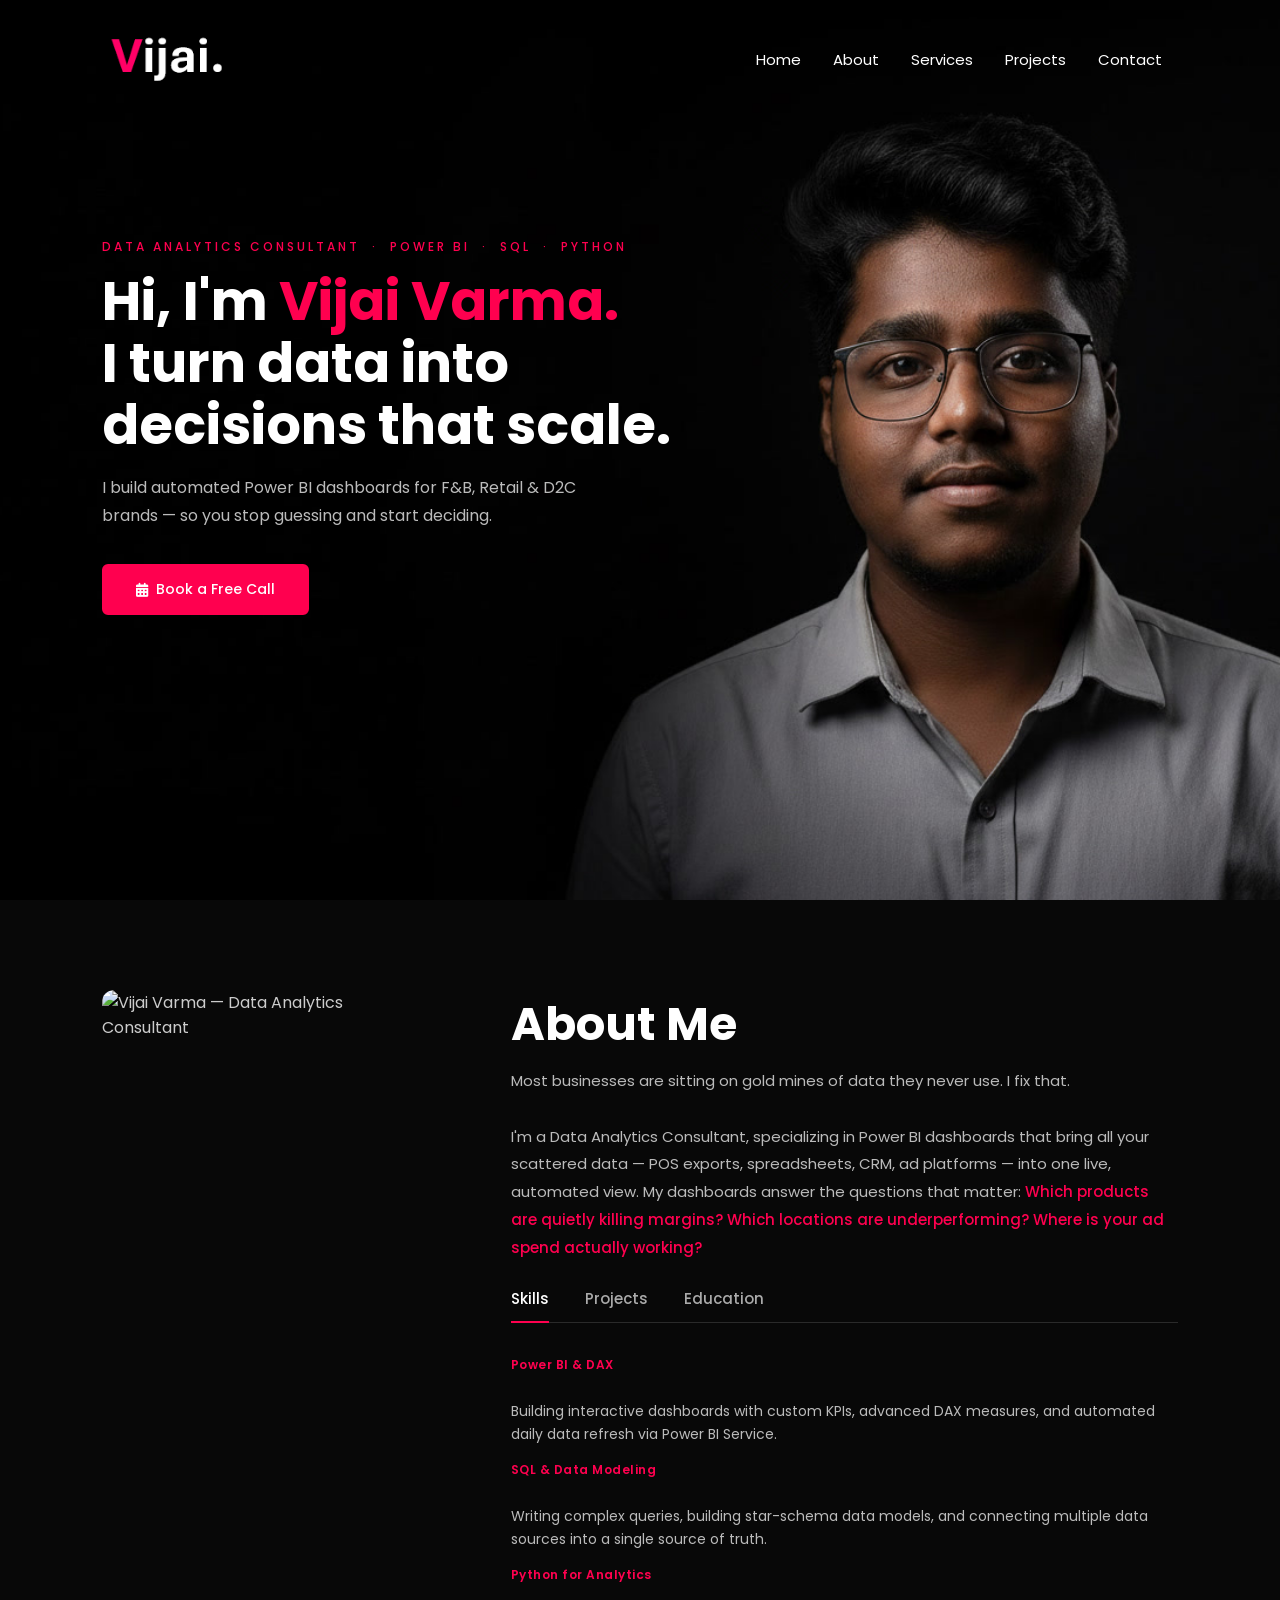
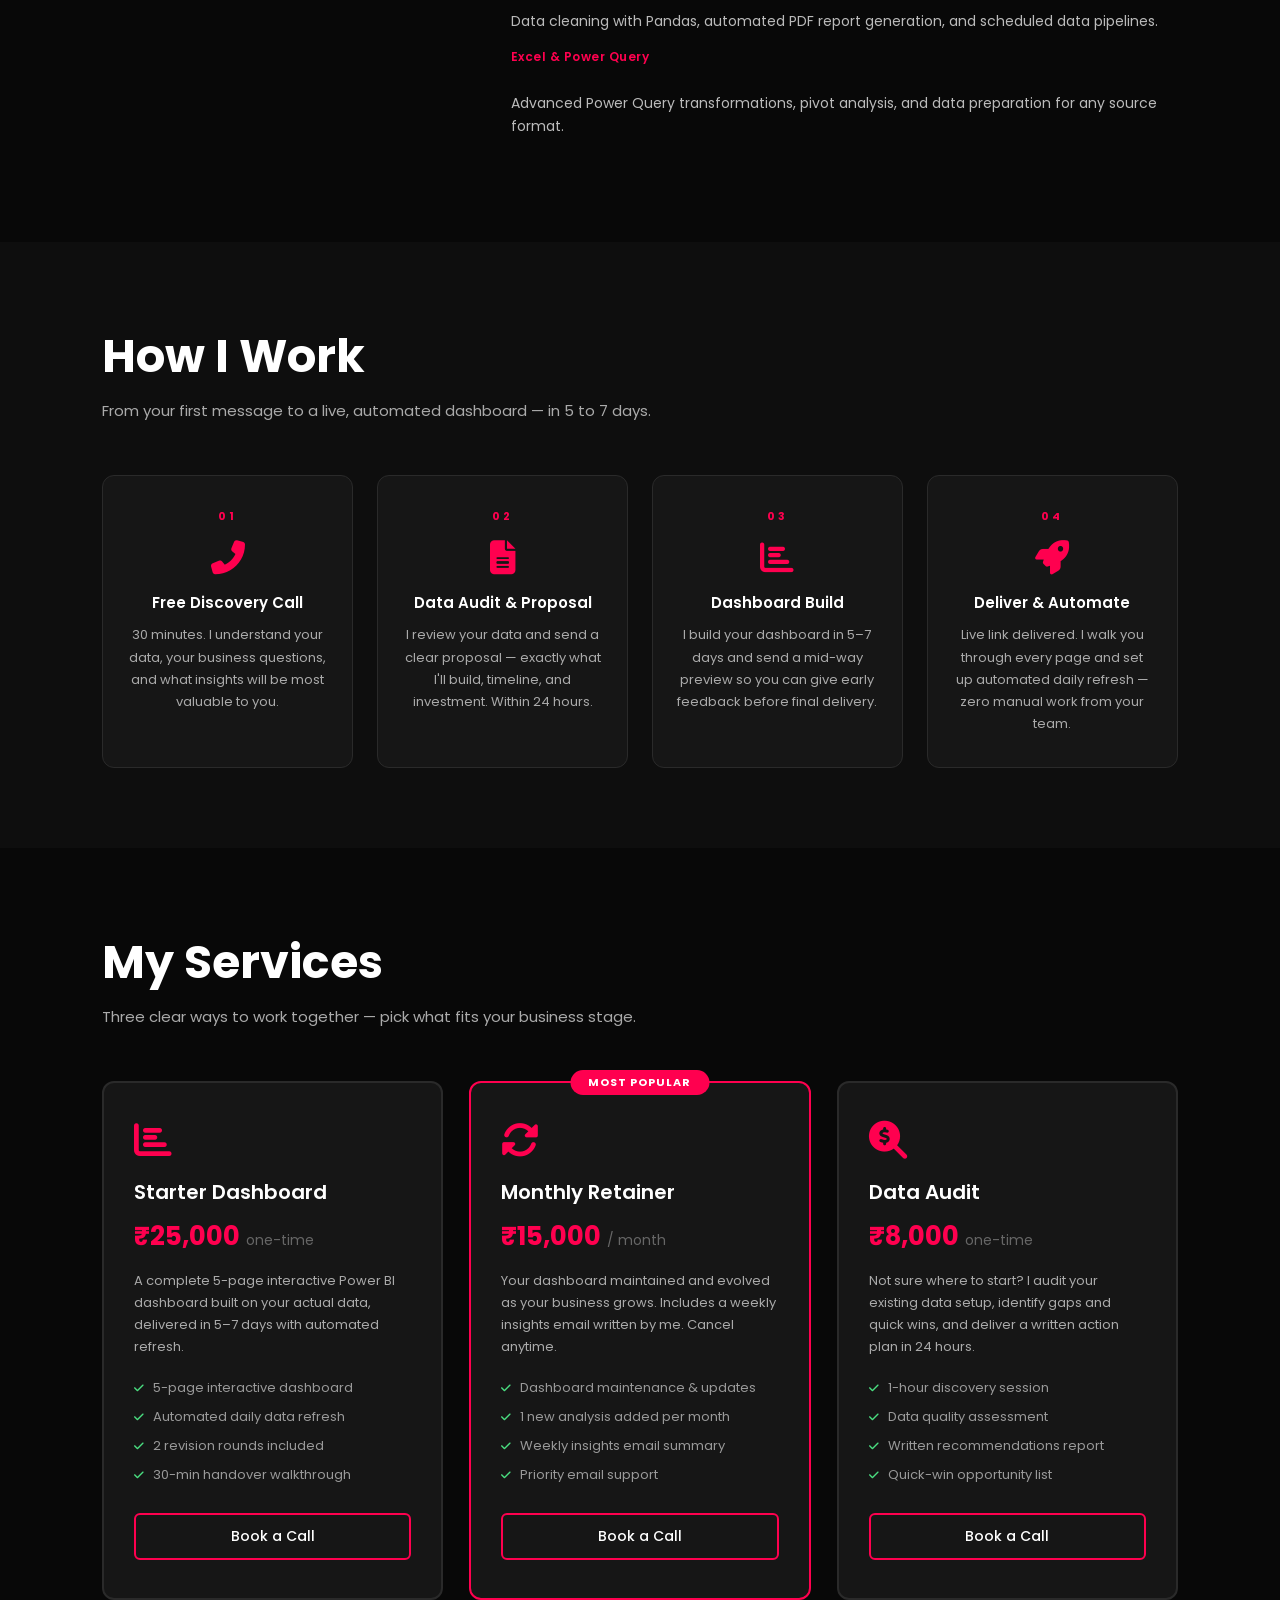
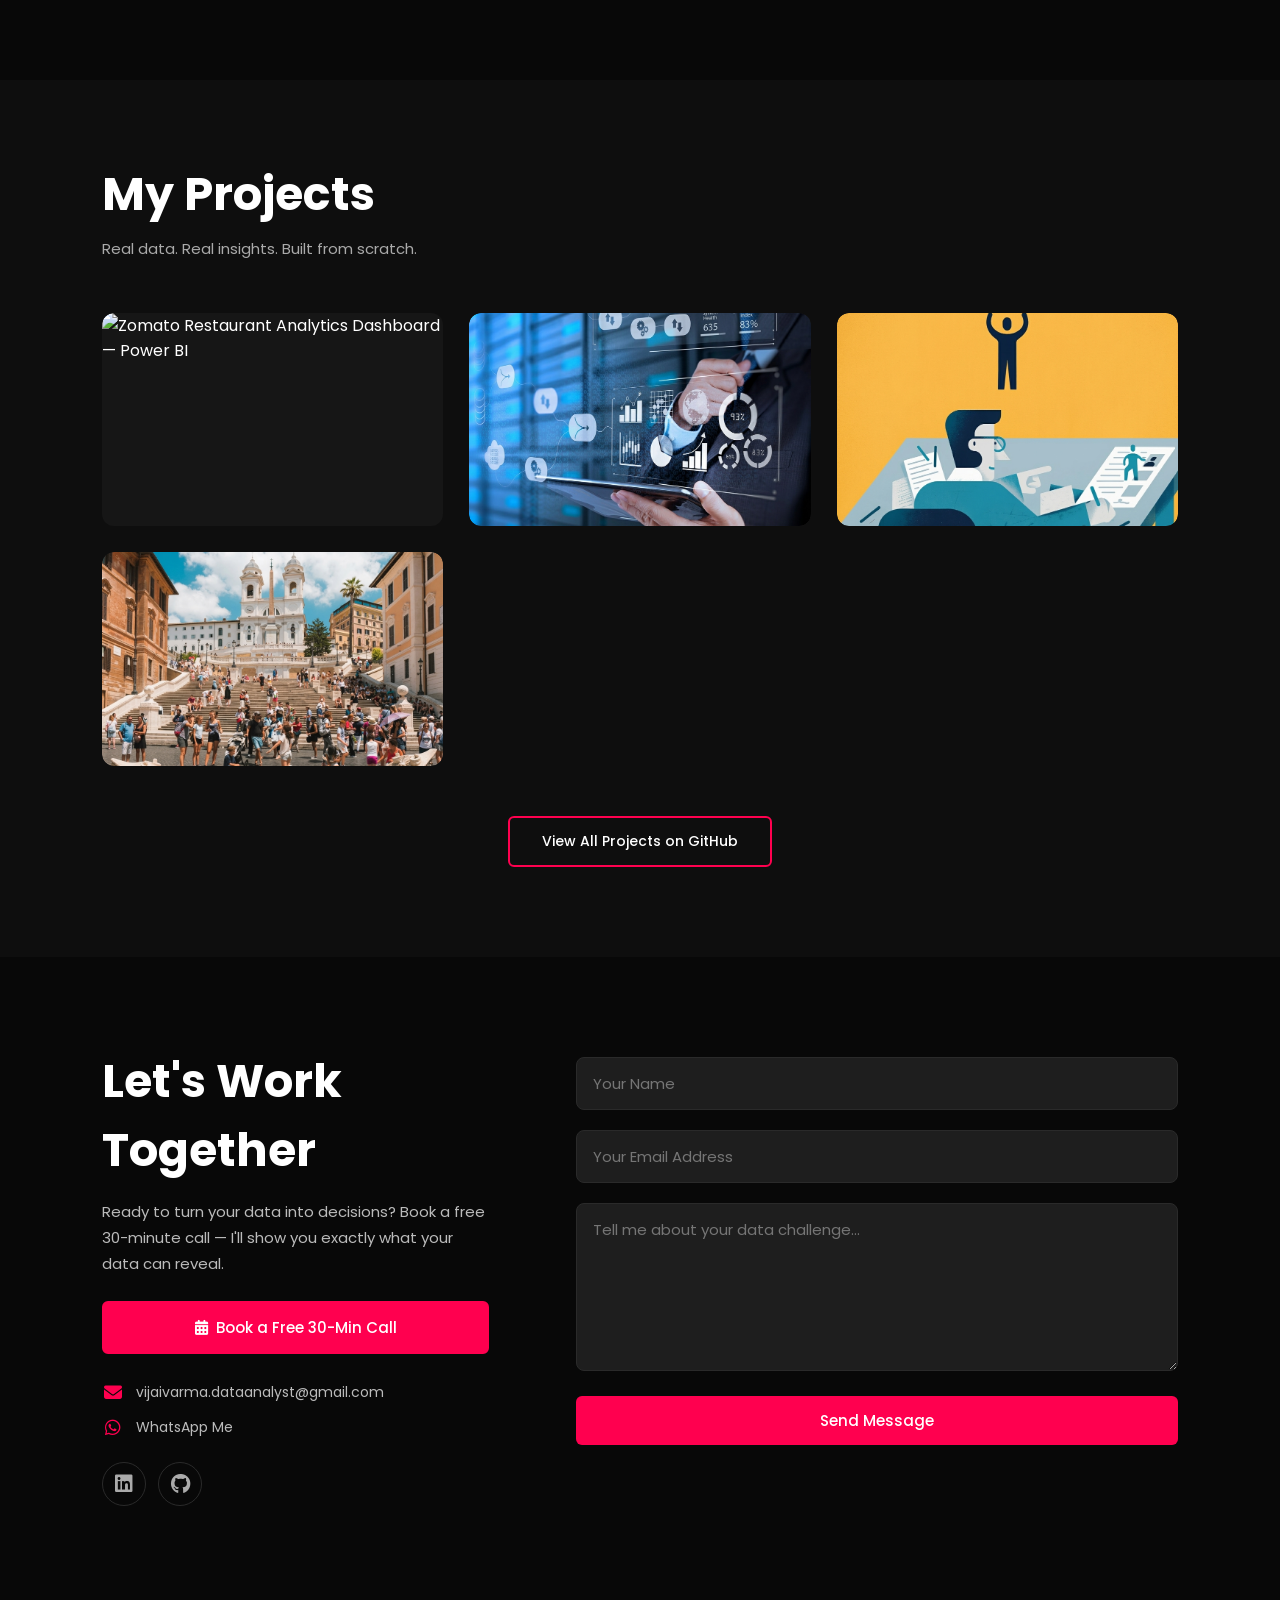
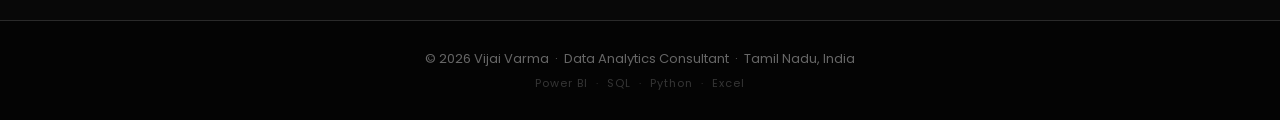
==== commit 0ae88263: "Update Calendly links to Cal.com" ====
--- a/index.html
+++ b/index.html
@@ -61,8 +61,8 @@
       <p class="hero-sub">I build automated Power BI dashboards for F&B, Retail & D2C brands — so you stop guessing and start deciding.</p>
 
       <div class="hero-btns">
-        <!-- IMPORTANT: Replace YOUR_CALENDLY_USERNAME with your actual Calendly URL -->
-        <a href="https://calendly.com/vijaivarma-dataanalyst/30min" target="_blank" class="btn btn-primary">
+        <!-- IMPORTANT: Replace YOUR_Cal.com_USERNAME with your actual Cal.com URL -->
+        <a href="https://cal.com/vijaivarma/free-30-min-data-audit-call" target="_blank" class="btn btn-primary">
           <i class="fas fa-calendar-alt"></i> Book a Free Call
         </a>
       </div>
@@ -200,7 +200,7 @@
           <li><i class="fas fa-check"></i> 2 revision rounds included</li>
           <li><i class="fas fa-check"></i> 30-min handover walkthrough</li>
         </ul>
-        <a href="https://calendly.com/vijaivarma-dataanalyst/30min" target="_blank" class="btn-service">Book a Call</a>
+        <a href="https://cal.com/vijaivarma/free-30-min-data-audit-call" target="_blank" class="btn-service">Book a Call</a>
       </div>
 
       <div class="service-card service-featured">
@@ -215,7 +215,7 @@
           <li><i class="fas fa-check"></i> Weekly insights email summary</li>
           <li><i class="fas fa-check"></i> Priority email support</li>
         </ul>
-        <a href="https://calendly.com/vijaivarma-dataanalyst/30min" target="_blank" class="btn-service">Book a Call</a>
+        <a href="https://cal.com/vijaivarma/free-30-min-data-audit-call" target="_blank" class="btn-service">Book a Call</a>
       </div>
 
       <div class="service-card">
@@ -229,7 +229,7 @@
           <li><i class="fas fa-check"></i> Written recommendations report</li>
           <li><i class="fas fa-check"></i> Quick-win opportunity list</li>
         </ul>
-        <a href="https://calendly.com/vijaivarma-dataanalyst/30min" target="_blank" class="btn-service">Book a Call</a>
+        <a href="https://cal.com/vijaivarma/free-30-min-data-audit-call" target="_blank" class="btn-service">Book a Call</a>
       </div>
 
     </div>
@@ -339,7 +339,7 @@
         <p class="contact-intro">Ready to turn your data into decisions? Book a free 30-minute call — I'll show you exactly what your data can reveal.</p>
 
         <!-- PRIMARY CTA — Most important button on this page -->
-        <a href="https://calendly.com/vijaivarma-dataanalyst/30min" target="_blank" class="btn btn-primary btn-block">
+        <a href="https://cal.com/vijaivarma/free-30-min-data-audit-call" target="_blank" class="btn btn-primary btn-block">
           <i class="fas fa-calendar-alt"></i> Book a Free 30-Min Call
         </a>
 
--- a/style.css
+++ b/style.css
@@ -1,440 +1,1035 @@
-*{
-margin:0;
-padding:0;
-font-family:'Poppins',sans-serif;
-box-sizing:border-box;
-}
-
-html{
-scroll-behavior:smooth;
-}
-
-body{
-background:#080808;
-color:#fff;
-}
-
-#header{
-width:100%;
-height:100vh;
-background-image:url(images/background.png);
-background-size:cover;
-background-position:center;
-}
-
-.container{
-padding:10px 10%;
-}
-
-nav{
-display:flex;
-align-items:center;
-justify-content:space-between;
-flex-wrap:wrap;
-}
-
-.logo{
-width:140px;
-}
-
-nav ul li{
-display:inline-block;
-list-style:none;
-margin:10px 20px;
-}
-
-nav ul li a{
-color:#fff;
-text-decoration:none;
-font-size:18px;
-position:relative;
-}
-
-nav ul li a::after{
-content:'';
-width:0;
-height:3px;
-background:#ff004f;
-position:absolute;
-left:0;
-bottom:-6px;
-transition:0.5s;
-}
-
-nav ul li a:hover::after{
-width:100%;
-}
-
-.header-text{
-margin-top:20%;
-font-size:30px;
-}
-
-.header-text h1{
-font-size:60px;
-margin-top:20px;
-}
-
-.header-text h1 span{
-color:#ff004f;
-}
-
-/* ABOUT */
-
-#about{
-padding:80px 0;
-color:#ababab;
-}
-
-.row{
-display:flex;
-justify-content:space-between;
-flex-wrap:wrap;
-}
-
-.about-col-1{
-flex-basis:35%;
-}
-
-.about-col-1 img{
-width:100%;
-border-radius:15px;
-}
-
-.about-col-2{
-flex-basis:60%;
-}
-
-.sub-title{
-font-size:60px;
-font-weight:600;
-color:#fff;
-}
-
-.tab-titles{
-display:flex;
-margin:20px 0 40px;
-}
-
-.tab-links{
-margin-right:50px;
-font-size:18px;
-font-weight:500;
-cursor:pointer;
-position:relative;
-}
-
-.tab-links::after{
-content:'';
-width:0;
-height:3px;
-background:#ff004f;
-position:absolute;
-left:0;
-bottom:-8px;
-transition:0.5s;
-}
-
-.tab-links.active-link::after{
-width:50%;
-}
-
-.tab-contents ul li{
-list-style:none;
-margin:10px 0;
-}
-
-.tab-contents ul li span{
-color:#b54769;
-font-size:14px;
-}
-
-.tab-contents{
-display:none;
-}
-
-.tab-contents.active-tab{
-display:block;
-}
-
-/* SERVICES */
-
-#services{
-padding:30px 0;
-}
-
-.services-list{
-display:grid;
-grid-template-columns:repeat(auto-fit,minmax(250px,1fr));
-grid-gap:40px;
-margin-top:50px;
-}
-
-.services-list div{
-background:#262626;
-padding:40px;
-font-size:13px;
-font-weight:300;
-border-radius:10px;
-transition:background 0.5s,transform 0.5s;
-}
-
-.services-list div i{
-font-size:50px;
-margin-bottom:30px;
-}
-
-.services-list div h2{
-font-size:30px;
-font-weight:500;
-margin-bottom:15px;
-}
-
-.services-list div a{
-text-decoration:none;
-color:#fff;
-font-size:12px;
-margin-top:20px;
-display:inline-block;
-}
-
-.services-list div:hover{
-background:#ff004f;
-transform:translateY(-10px);
-}
-
-/* PORTFOLIO */
-
-#portfolio{
-padding:50px 0;
-}
-
-.work-list{
-display:grid;
-grid-template-columns:repeat(auto-fit,minmax(250px,1fr));
-grid-gap:40px;
-margin-top:50px;
-}
-
-.work{
-border-radius:10px;
-position:relative;
-overflow:hidden;
-}
-
-.work img{
-width:100%;
-border-radius:10px;
-display:block;
-transition:transform 0.5s;
-}
-
-.layer{
-width:100%;
-height:0;
-background:linear-gradient(rgba(0,0,0,0.6),#ff004f);
-border-radius:10px;
-position:absolute;
-left:0;
-bottom:0;
-overflow:hidden;
-display:flex;
-align-items:center;
-justify-content:center;
-flex-direction:column;
-padding:0 40px;
-text-align:center;
-font-size:14px;
-transition:height 0.5s;
-}
-
-.layer h3{
-font-weight:500;
-margin-bottom:20px;
-}
-
-.layer a{
-margin-top:20px;
-color:#ff004f;
-text-decoration:none;
-font-size:18px;
-line-height:60px;
-background:#fff;
-width:60px;
-height:60px;
-border-radius:50%;
-text-align:center;
-}
-
-.work:hover img{
-transform:scale(1.1);
-}
-
-.work:hover .layer{
-height:100%;
-}
-
-.btn{
-display:block;
-margin:50px auto;
-width:fit-content;
-border:1px solid #ff004f;
-padding:14px 50px;
-border-radius:6px;
-text-decoration:none;
-color:#fff;
-transition:background 0.5s;
-}
-
-.btn:hover{
-background:#ff004f;
-}
-
-/* CONTACT */
-
-.contact-left{
-flex-basis:35%;
-}
-
-.contact-right{
-flex-basis:60%;
-}
-
-.contact-left p{
-margin-top:30px;
-}
-
-.contact-left p i{
-color:#ff004f;
-margin-right:15px;
-font-size:25px;
-}
-
-.social-icons{
-margin-top:30px;
-}
-
-.social-icons a{
-text-decoration:none;
-font-size:30px;
-margin-right:15px;
-color:#ababab;
-display:inline-block;
-transition:transform 0.5s;
-}
-
-.social-icons a:hover{
-color:#ff004f;
-transform:translateY(-5px);
-}
-
-.btn.btn2{
-display:inline-block;
-background:#ff004f;
-}
-
-.contact-right form{
-width:100%;
-}
-
-form input, form textarea{
-width:100%;
-border:0;
-outline:none;
-background:#262626;
-padding:15px;
-margin:15px 0;
-color:#fff;
-font-size:18px;
-border-radius:6px;
-}
-
-form .btn2{
-padding:14px 60px;
-font-size:18px;
-margin-top:20px;
-cursor:pointer;
-}
-
-/* RESPONSIVE */
-
-nav .fas{
-display:none;
-}
-
-@media only screen and (max-width:600px){
-
-#header{
-background-image:url(images/phone-background.png);
-}
-
-.header-text{
-margin-top:100%;
-font-size:16px;
-}
-
-.header-text h1{
-font-size:30px;
-}
-
-nav .fas{
-display:block;
-font-size:25px;
-}
-
-nav ul{
-background:#ff004f;
-position:fixed;
-top:0;
-right:-200px;
-width:200px;
-height:100vh;
-padding-top:50px;
-z-index:2;
-transition:right 0.5s;
-}
-
-nav ul li{
-display:block;
-margin:25px;
-}
-
-nav ul .fas{
-position:absolute;
-top:25px;
-left:25px;
-cursor:pointer;
-}
-
-.sub-title{
-font-size:40px;
-}
-
-.about-col-1,.about-col-2{
-flex-basis:100%;
-}
-
-.about-col-1{
-margin-bottom:30px;
-}
-
-.about-col-2{
-font-size:14px;
-}
-
-.tab-links{
-font-size:16px;
-margin-right:20px;
-}
-
-.contact-left,.contact-right{
-flex-basis:100%;
-}
-
-}
-
-.layer a{
-display:flex;
-align-items:center;
-justify-content:center;
-}+/* ============================================================
+   VIJAI VARMA — Portfolio CSS
+   Complete rebuild with all bugs fixed
+   ============================================================ */
+
+/* ------------------------------------------------------------
+   GOOGLE FONTS — Poppins properly imported here
+   (Was missing before — font was falling back to browser default)
+   ------------------------------------------------------------ */
+@import url('https://fonts.googleapis.com/css2?family=Poppins:wght@300;400;500;600;700&display=swap');
+
+/* ------------------------------------------------------------
+   CSS VARIABLES — change accent color in one place
+   ------------------------------------------------------------ */
+:root {
+  --accent: #ff004f;
+  --accent-dark: #cc0040;
+  --bg: #080808;
+  --bg-card: #161616;
+  --bg-input: #1e1e1e;
+  --text: #fff;
+  --text-muted: #aaa;
+  --text-dim: #666;
+  --border: #2a2a2a;
+  --radius: 12px;
+  --transition: 0.3s ease;
+}
+
+/* ------------------------------------------------------------
+   RESET & BASE
+   ------------------------------------------------------------ */
+* {
+  margin: 0;
+  padding: 0;
+  font-family: 'Poppins', sans-serif;
+  box-sizing: border-box;
+}
+
+html {
+  scroll-behavior: smooth;
+}
+
+body {
+  background: var(--bg);
+  color: var(--text);
+  overflow-x: hidden;
+}
+
+/* ------------------------------------------------------------
+   CONTAINER — added max-width so it doesn't stretch on 4K screens
+   ------------------------------------------------------------ */
+.container {
+  padding: 10px 8%;
+  max-width: 1300px;
+  margin: 0 auto;
+}
+
+/* ============================================================
+   NAVIGATION
+   ============================================================ */
+#header {
+  width: 100%;
+  min-height: 100vh;
+  background-image: url(images/background.png);
+  background-size: cover;
+  background-position: center;
+  background-attachment: fixed;
+}
+
+nav {
+  display: flex;
+  align-items: center;
+  justify-content: space-between;
+  padding: 24px 0;
+  flex-wrap: wrap;
+}
+
+.logo {
+  width: 130px;
+}
+
+nav ul {
+  display: flex;
+  align-items: center;
+}
+
+nav ul li {
+  display: inline-block;
+  list-style: none;
+  margin: 0 16px;
+}
+
+nav ul li a {
+  color: var(--text);
+  text-decoration: none;
+  font-size: 15px;
+  font-weight: 400;
+  position: relative;
+  transition: color var(--transition);
+}
+
+nav ul li a::after {
+  content: '';
+  width: 0;
+  height: 2px;
+  background: var(--accent);
+  position: absolute;
+  left: 0;
+  bottom: -5px;
+  transition: width var(--transition);
+}
+
+nav ul li a:hover::after,
+nav ul li a.active::after {
+  width: 100%;
+}
+
+/* Hamburger icon — hidden on desktop, shown on mobile via media query below */
+nav .fas {
+  display: none;
+}
+
+/* ============================================================
+   HERO / HEADER TEXT
+   ============================================================ */
+.header-text {
+  margin-top: 12%;
+  max-width: 640px;
+}
+
+.hero-tagline {
+  font-size: 12px;
+  letter-spacing: 3px;
+  color: var(--accent);
+  text-transform: uppercase;
+  font-weight: 500;
+  margin-bottom: 14px;
+}
+
+.header-text h1 {
+  font-size: 54px;
+  font-weight: 700;
+  line-height: 1.15;
+  margin-bottom: 18px;
+}
+
+.header-text h1 span {
+  color: var(--accent);
+}
+
+.hero-sub {
+  font-size: 16px;
+  color: #bbb;
+  line-height: 1.75;
+  margin-bottom: 34px;
+  max-width: 480px;
+}
+
+/* Hero buttons group */
+.hero-btns {
+  display: flex;
+  gap: 14px;
+  flex-wrap: wrap;
+}
+
+/* ============================================================
+   BUTTONS — FIX: removed display:block + margin:50px auto from base .btn
+   ============================================================ */
+.btn {
+  display: inline-flex;
+  align-items: center;
+  gap: 8px;
+  text-decoration: none;
+  font-size: 14px;
+  font-weight: 500;
+  padding: 13px 32px;
+  border-radius: 6px;
+  cursor: pointer;
+  border: 2px solid transparent;
+  transition: background var(--transition), border-color var(--transition), transform 0.2s;
+  white-space: nowrap;
+}
+
+.btn:hover {
+  transform: translateY(-2px);
+}
+
+/* Filled red button */
+.btn-primary {
+  background: var(--accent);
+  border-color: var(--accent);
+  color: #fff;
+}
+
+.btn-primary:hover {
+  background: var(--accent-dark);
+  border-color: var(--accent-dark);
+}
+
+/* Outlined button */
+.btn-outline {
+  background: transparent;
+  border-color: var(--accent);
+  color: #fff;
+}
+
+.btn-outline:hover {
+  background: var(--accent);
+}
+
+/* Full-width button */
+.btn-block {
+  display: flex;
+  justify-content: center;
+  width: 100%;
+  text-align: center;
+}
+
+/* Centered standalone button (e.g. "View All Projects") */
+.btn-center {
+  display: block;
+  width: fit-content;
+  margin: 50px auto 10px;
+}
+
+/* ============================================================
+   SECTION COMMON STYLES
+   ============================================================ */
+.sub-title {
+  font-size: 46px;
+  font-weight: 700;
+  color: var(--text);
+  margin-bottom: 8px;
+}
+
+.section-desc {
+  color: var(--text-muted);
+  font-size: 15px;
+  margin-bottom: 52px;
+  line-height: 1.6;
+}
+
+/* ============================================================
+   ABOUT
+   ============================================================ */
+#about {
+  padding: 80px 0;
+  color: #ccc;
+}
+
+.row {
+  display: flex;
+  justify-content: space-between;
+  align-items: flex-start;
+  flex-wrap: wrap;
+  gap: 40px;
+}
+
+.about-col-1 {
+  flex-basis: 30%;
+  min-width: 220px;
+}
+
+.about-col-1 img {
+  width: 100%;
+  border-radius: var(--radius);
+}
+
+.about-col-2 {
+  flex-basis: 62%;
+}
+
+.about-col-2 > p {
+  font-size: 15px;
+  line-height: 1.85;
+  color: #bbb;
+  margin-bottom: 6px;
+}
+
+.about-col-2 > p em {
+  color: var(--accent);
+  font-style: normal;
+  font-weight: 500;
+}
+
+/* TABS */
+.tab-titles {
+  display: flex;
+  margin: 26px 0 32px;
+  gap: 0;
+  border-bottom: 1px solid var(--border);
+  padding-bottom: 0;
+}
+
+.tab-links {
+  margin-right: 36px;
+  font-size: 15px;
+  font-weight: 500;
+  cursor: pointer;
+  color: var(--text-muted);
+  position: relative;
+  padding-bottom: 12px;
+  transition: color var(--transition);
+  user-select: none;
+}
+
+.tab-links::after {
+  content: '';
+  width: 0;
+  height: 2px;
+  background: var(--accent);
+  position: absolute;
+  left: 0;
+  /* FIX: was bottom:-8px causing misalignment; now aligns with border */
+  bottom: -1px;
+  transition: width var(--transition);
+}
+
+/* FIX: was width:50% — now full width of each tab label */
+.tab-links.active-link {
+  color: var(--text);
+}
+
+.tab-links.active-link::after {
+  width: 100%;
+}
+
+.tab-contents {
+  display: none;
+}
+
+.tab-contents.active-tab {
+  display: block;
+  animation: fadeUp 0.35s ease;
+}
+
+.tab-contents ul li {
+  list-style: none;
+  margin: 14px 0;
+  font-size: 14px;
+  line-height: 1.65;
+  color: #bbb;
+}
+
+.tab-contents ul li span {
+  color: var(--accent);
+  font-size: 12px;
+  font-weight: 600;
+  letter-spacing: 0.5px;
+  display: block;
+  margin-bottom: 2px;
+}
+
+/* ============================================================
+   HOW I WORK — Process section
+   ============================================================ */
+#process {
+  padding: 70px 0;
+  background: #0e0e0e;
+}
+
+.process-grid {
+  display: grid;
+  grid-template-columns: repeat(auto-fit, minmax(210px, 1fr));
+  gap: 24px;
+  margin-top: 8px;
+}
+
+.process-step {
+  background: var(--bg-card);
+  border: 1px solid var(--border);
+  border-radius: var(--radius);
+  padding: 32px 24px;
+  text-align: center;
+  position: relative;
+  transition: border-color var(--transition), transform var(--transition);
+}
+
+.process-step:hover {
+  border-color: var(--accent);
+  transform: translateY(-6px);
+}
+
+.step-num {
+  font-size: 11px;
+  font-weight: 700;
+  color: var(--accent);
+  letter-spacing: 3px;
+  margin-bottom: 16px;
+}
+
+.process-step i {
+  font-size: 34px;
+  color: var(--accent);
+  margin-bottom: 16px;
+  display: block;
+}
+
+.process-step h3 {
+  font-size: 15px;
+  font-weight: 600;
+  color: var(--text);
+  margin-bottom: 10px;
+}
+
+.process-step p {
+  font-size: 13px;
+  color: var(--text-muted);
+  line-height: 1.7;
+}
+
+/* ============================================================
+   SERVICES — with pricing cards
+   ============================================================ */
+#services {
+  padding: 70px 0;
+}
+
+.services-list {
+  display: grid;
+  grid-template-columns: repeat(auto-fit, minmax(280px, 1fr));
+  gap: 26px;
+  margin-top: 8px;
+}
+
+.service-card {
+  background: var(--bg-card);
+  border: 2px solid var(--border);
+  border-radius: var(--radius);
+  padding: 38px 30px;
+  position: relative;
+  transition: border-color var(--transition), transform var(--transition);
+}
+
+.service-card:hover {
+  border-color: rgba(255, 0, 79, 0.4);
+  transform: translateY(-6px);
+}
+
+/* Featured card gets the red border always */
+.service-featured {
+  border-color: var(--accent);
+}
+
+.featured-tag {
+  position: absolute;
+  top: -13px;
+  left: 50%;
+  transform: translateX(-50%);
+  background: var(--accent);
+  color: #fff;
+  font-size: 11px;
+  font-weight: 700;
+  letter-spacing: 1px;
+  padding: 4px 18px;
+  border-radius: 20px;
+  white-space: nowrap;
+  text-transform: uppercase;
+}
+
+.service-card > i {
+  font-size: 38px;
+  color: var(--accent);
+  margin-bottom: 18px;
+  display: block;
+}
+
+.service-card h2 {
+  font-size: 20px;
+  font-weight: 600;
+  margin-bottom: 10px;
+}
+
+.service-price {
+  font-size: 26px;
+  font-weight: 700;
+  color: var(--accent);
+  margin-bottom: 14px;
+}
+
+.service-price span {
+  font-size: 14px;
+  font-weight: 400;
+  color: var(--text-dim);
+}
+
+.service-card > p {
+  font-size: 13px;
+  color: var(--text-muted);
+  line-height: 1.7;
+  margin-bottom: 20px;
+}
+
+.service-features {
+  list-style: none;
+  margin-bottom: 28px;
+}
+
+.service-features li {
+  font-size: 13px;
+  color: #999;
+  margin: 9px 0;
+  display: flex;
+  align-items: center;
+  gap: 9px;
+}
+
+.service-features li i {
+  color: #4ade80;
+  font-size: 11px;
+  flex-shrink: 0;
+}
+
+.btn-service {
+  display: block;
+  width: 100%;
+  text-align: center;
+  padding: 11px 20px;
+  border: 2px solid var(--accent);
+  border-radius: 6px;
+  color: var(--text);
+  text-decoration: none;
+  font-size: 14px;
+  font-weight: 500;
+  transition: background var(--transition);
+}
+
+.btn-service:hover {
+  background: var(--accent);
+}
+
+/* ============================================================
+   PROJECTS
+   ============================================================ */
+#portfolio {
+  padding: 70px 0;
+  background: #0e0e0e;
+}
+
+.work-list {
+  display: grid;
+  grid-template-columns: repeat(auto-fit, minmax(280px, 1fr));
+  gap: 26px;
+  margin-top: 8px;
+}
+
+.work {
+  border-radius: var(--radius);
+  position: relative;
+  overflow: hidden;
+  background: var(--bg-card);
+}
+
+.work img {
+  width: 100%;
+  border-radius: var(--radius);
+  display: block;
+  transition: transform 0.5s ease;
+  /* Consistent image height regardless of image dimensions */
+  aspect-ratio: 16 / 10;
+  object-fit: cover;
+}
+
+.layer {
+  width: 100%;
+  height: 0;
+  background: linear-gradient(rgba(0, 0, 0, 0.82), var(--accent));
+  border-radius: var(--radius);
+  position: absolute;
+  left: 0;
+  bottom: 0;
+  overflow: hidden;
+  display: flex;
+  align-items: center;
+  justify-content: center;
+  flex-direction: column;
+  padding: 0 28px;
+  text-align: center;
+  transition: height 0.5s ease;
+}
+
+/* Tech tags row inside layer */
+.project-tags {
+  display: flex;
+  gap: 6px;
+  flex-wrap: wrap;
+  justify-content: center;
+  margin-bottom: 10px;
+}
+
+.project-tags span {
+  background: rgba(255, 255, 255, 0.12);
+  padding: 3px 10px;
+  border-radius: 20px;
+  font-size: 10px;
+  font-weight: 500;
+  letter-spacing: 0.3px;
+}
+
+.layer h3 {
+  font-size: 15px;
+  font-weight: 600;
+  margin-bottom: 8px;
+  line-height: 1.4;
+}
+
+.layer p {
+  font-size: 12px;
+  color: #eee;
+  line-height: 1.65;
+  margin-bottom: 16px;
+}
+
+/* Links row inside layer (GitHub + Live Demo) */
+.project-links {
+  display: flex;
+  gap: 10px;
+  justify-content: center;
+}
+
+.project-links a {
+  color: var(--accent);
+  text-decoration: none;
+  font-size: 16px;
+  background: #fff;
+  width: 42px;
+  height: 42px;
+  border-radius: 50%;
+  display: flex;
+  align-items: center;
+  justify-content: center;
+  transition: transform 0.25s;
+}
+
+.project-links a:hover {
+  transform: scale(1.12);
+}
+
+.work:hover img {
+  transform: scale(1.07);
+}
+
+.work:hover .layer {
+  height: 100%;
+}
+
+/* ============================================================
+   CONTACT
+   ============================================================ */
+#contact {
+  padding: 80px 0;
+}
+
+.contact-left {
+  flex-basis: 36%;
+  min-width: 260px;
+}
+
+.contact-right {
+  flex-basis: 56%;
+}
+
+.contact-intro {
+  font-size: 15px;
+  color: #bbb;
+  line-height: 1.75;
+  margin: 14px 0 24px;
+}
+
+/* Calendly book-a-call CTA */
+.contact-left .btn-primary {
+  margin-bottom: 28px;
+  font-size: 15px;
+}
+
+.contact-info {
+  margin-top: 8px;
+}
+
+.contact-info p {
+  display: flex;
+  align-items: center;
+  gap: 12px;
+  margin: 14px 0;
+  font-size: 14px;
+  color: #bbb;
+}
+
+.contact-info p i {
+  color: var(--accent);
+  font-size: 18px;
+  width: 22px;
+  text-align: center;
+  flex-shrink: 0;
+}
+
+.contact-info p a {
+  color: inherit;
+  text-decoration: none;
+  transition: color var(--transition);
+}
+
+.contact-info p a:hover {
+  color: var(--accent);
+}
+
+.social-icons {
+  margin: 24px 0;
+  display: flex;
+  gap: 12px;
+}
+
+.social-icons a {
+  text-decoration: none;
+  font-size: 20px;
+  color: var(--text-muted);
+  display: inline-flex;
+  align-items: center;
+  justify-content: center;
+  width: 44px;
+  height: 44px;
+  border: 1px solid var(--border);
+  border-radius: 50%;
+  transition: color var(--transition), border-color var(--transition), transform var(--transition);
+}
+
+.social-icons a:hover {
+  color: var(--accent);
+  border-color: var(--accent);
+  transform: translateY(-4px);
+}
+
+/* Contact form */
+.contact-right form {
+  width: 100%;
+}
+
+form input,
+form textarea {
+  width: 100%;
+  border: 1px solid var(--border);
+  outline: none;
+  background: var(--bg-input);
+  padding: 14px 16px;
+  margin: 10px 0;
+  color: var(--text);
+  font-size: 15px;
+  border-radius: 8px;
+  transition: border-color var(--transition);
+  font-family: 'Poppins', sans-serif;
+}
+
+form input:focus,
+form textarea:focus {
+  border-color: var(--accent);
+}
+
+form textarea {
+  resize: vertical;
+  min-height: 140px;
+}
+
+#submit-btn {
+  margin-top: 8px;
+  border: none;
+  font-size: 15px;
+}
+
+/* Form feedback messages */
+#form-success {
+  color: #4ade80;
+  font-size: 14px;
+  margin-top: 10px;
+  padding: 10px 14px;
+  background: rgba(74, 222, 128, 0.08);
+  border-radius: 6px;
+  border: 1px solid rgba(74, 222, 128, 0.2);
+}
+
+#form-error {
+  color: var(--accent);
+  font-size: 14px;
+  margin-top: 10px;
+  padding: 10px 14px;
+  background: rgba(255, 0, 79, 0.08);
+  border-radius: 6px;
+  border: 1px solid rgba(255, 0, 79, 0.2);
+}
+
+/* ============================================================
+   SCROLL-TO-TOP BUTTON
+   ============================================================ */
+#scroll-top {
+  position: fixed;
+  bottom: 28px;
+  right: 28px;
+  width: 44px;
+  height: 44px;
+  background: var(--accent);
+  color: #fff;
+  border: none;
+  border-radius: 50%;
+  font-size: 17px;
+  cursor: pointer;
+  /* Hidden by default — JS adds .visible class on scroll */
+  display: none;
+  align-items: center;
+  justify-content: center;
+  z-index: 999;
+  transition: transform 0.25s, background 0.25s;
+  box-shadow: 0 4px 16px rgba(255, 0, 79, 0.4);
+}
+
+#scroll-top.visible {
+  display: flex;
+}
+
+#scroll-top:hover {
+  transform: translateY(-3px);
+  background: var(--accent-dark);
+}
+
+/* ============================================================
+   FOOTER
+   ============================================================ */
+footer {
+  text-align: center;
+  padding: 28px;
+  background: #040404;
+  color: var(--text-dim);
+  font-size: 13px;
+  border-top: 1px solid var(--border);
+}
+
+.footer-sub {
+  font-size: 11px;
+  margin-top: 6px;
+  opacity: 0.5;
+  letter-spacing: 1px;
+}
+
+/* ============================================================
+   ANIMATIONS
+   ============================================================ */
+@keyframes fadeUp {
+  from {
+    opacity: 0;
+    transform: translateY(12px);
+  }
+  to {
+    opacity: 1;
+    transform: translateY(0);
+  }
+}
+
+.fade-in {
+  opacity: 0;
+  transform: translateY(28px);
+  transition: opacity 0.6s ease, transform 0.6s ease;
+}
+
+.fade-in.visible {
+  opacity: 1;
+  transform: translateY(0);
+}
+
+/* ============================================================
+   RESPONSIVE — TABLET (max 900px)
+   Added: was missing entirely in old code
+   ============================================================ */
+@media only screen and (max-width: 900px) {
+  .container {
+    padding: 10px 6%;
+  }
+
+  .header-text {
+    margin-top: 18%;
+  }
+
+  .header-text h1 {
+    font-size: 40px;
+  }
+
+  .sub-title {
+    font-size: 36px;
+  }
+
+  .about-col-1 {
+    flex-basis: 100%;
+    max-width: 280px;
+  }
+
+  .about-col-2 {
+    flex-basis: 100%;
+  }
+
+  .contact-left,
+  .contact-right {
+    flex-basis: 100%;
+  }
+
+  .process-grid {
+    grid-template-columns: repeat(2, 1fr);
+  }
+}
+
+/* ============================================================
+   RESPONSIVE — MOBILE (max 600px)
+   ============================================================ */
+@media only screen and (max-width: 600px) {
+
+  #header {
+    background-image: url(images/phone-background.png);
+    background-attachment: scroll;
+    min-height: 100svh;
+  }
+
+  .header-text {
+    margin-top: 28%;
+  }
+
+  .hero-tagline {
+    font-size: 10px;
+    letter-spacing: 2px;
+  }
+
+  .header-text h1 {
+    font-size: 28px;
+    margin-top: 8px;
+  }
+
+  .hero-sub {
+    font-size: 13px;
+    margin-bottom: 24px;
+  }
+
+  .hero-btns {
+    flex-direction: column;
+    gap: 10px;
+  }
+
+  .hero-btns .btn {
+    justify-content: center;
+    width: 100%;
+    text-align: center;
+  }
+
+  /* Show hamburger icon on mobile */
+  nav .fas {
+    display: block;
+    font-size: 22px;
+    cursor: pointer;
+  }
+
+  /* Slide-in side menu */
+  nav ul {
+    background: #0f0f0f;
+    border-left: 3px solid var(--accent);
+    position: fixed;
+    top: 0;
+    right: -220px;
+    width: 220px;
+    height: 100vh;
+    padding-top: 55px;
+    z-index: 100;
+    transition: right 0.4s ease;
+    flex-direction: column;
+    align-items: flex-start;
+  }
+
+  nav ul li {
+    display: block;
+    margin: 20px 25px;
+  }
+
+  nav ul li a {
+    font-size: 16px;
+  }
+
+  nav ul .fas {
+    position: absolute;
+    top: 20px;
+    left: 22px;
+    cursor: pointer;
+    font-size: 20px;
+  }
+
+  .sub-title {
+    font-size: 30px;
+  }
+
+  .tab-titles {
+    flex-wrap: wrap;
+    gap: 6px;
+  }
+
+  .tab-links {
+    margin-right: 20px;
+    font-size: 14px;
+  }
+
+  .process-grid {
+    grid-template-columns: 1fr 1fr;
+    gap: 14px;
+  }
+
+  .process-step {
+    padding: 22px 16px;
+  }
+
+  .process-step i {
+    font-size: 26px;
+  }
+
+  .services-list {
+    grid-template-columns: 1fr;
+  }
+
+  .work-list {
+    grid-template-columns: 1fr;
+  }
+
+  .contact-left,
+  .contact-right {
+    flex-basis: 100%;
+  }
+
+  #scroll-top {
+    bottom: 18px;
+    right: 18px;
+    width: 40px;
+    height: 40px;
+    font-size: 15px;
+  }
+}
